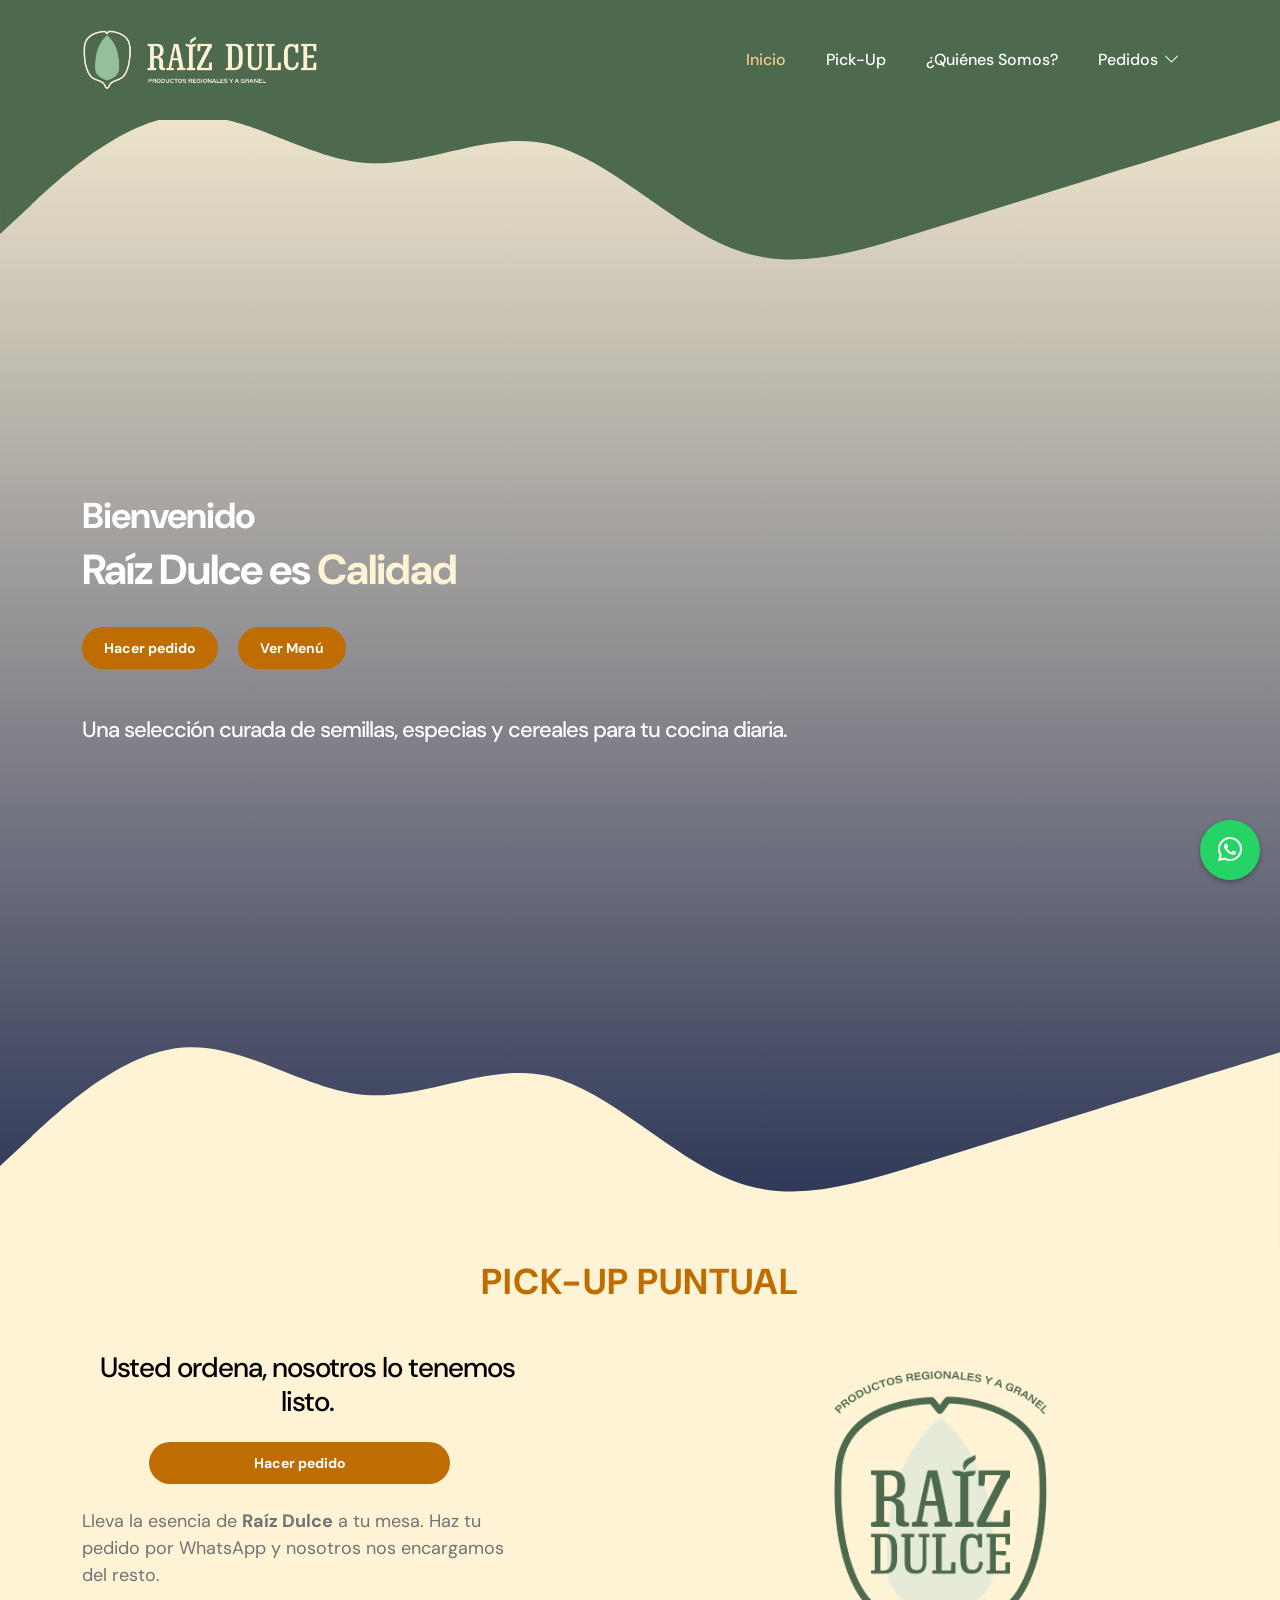
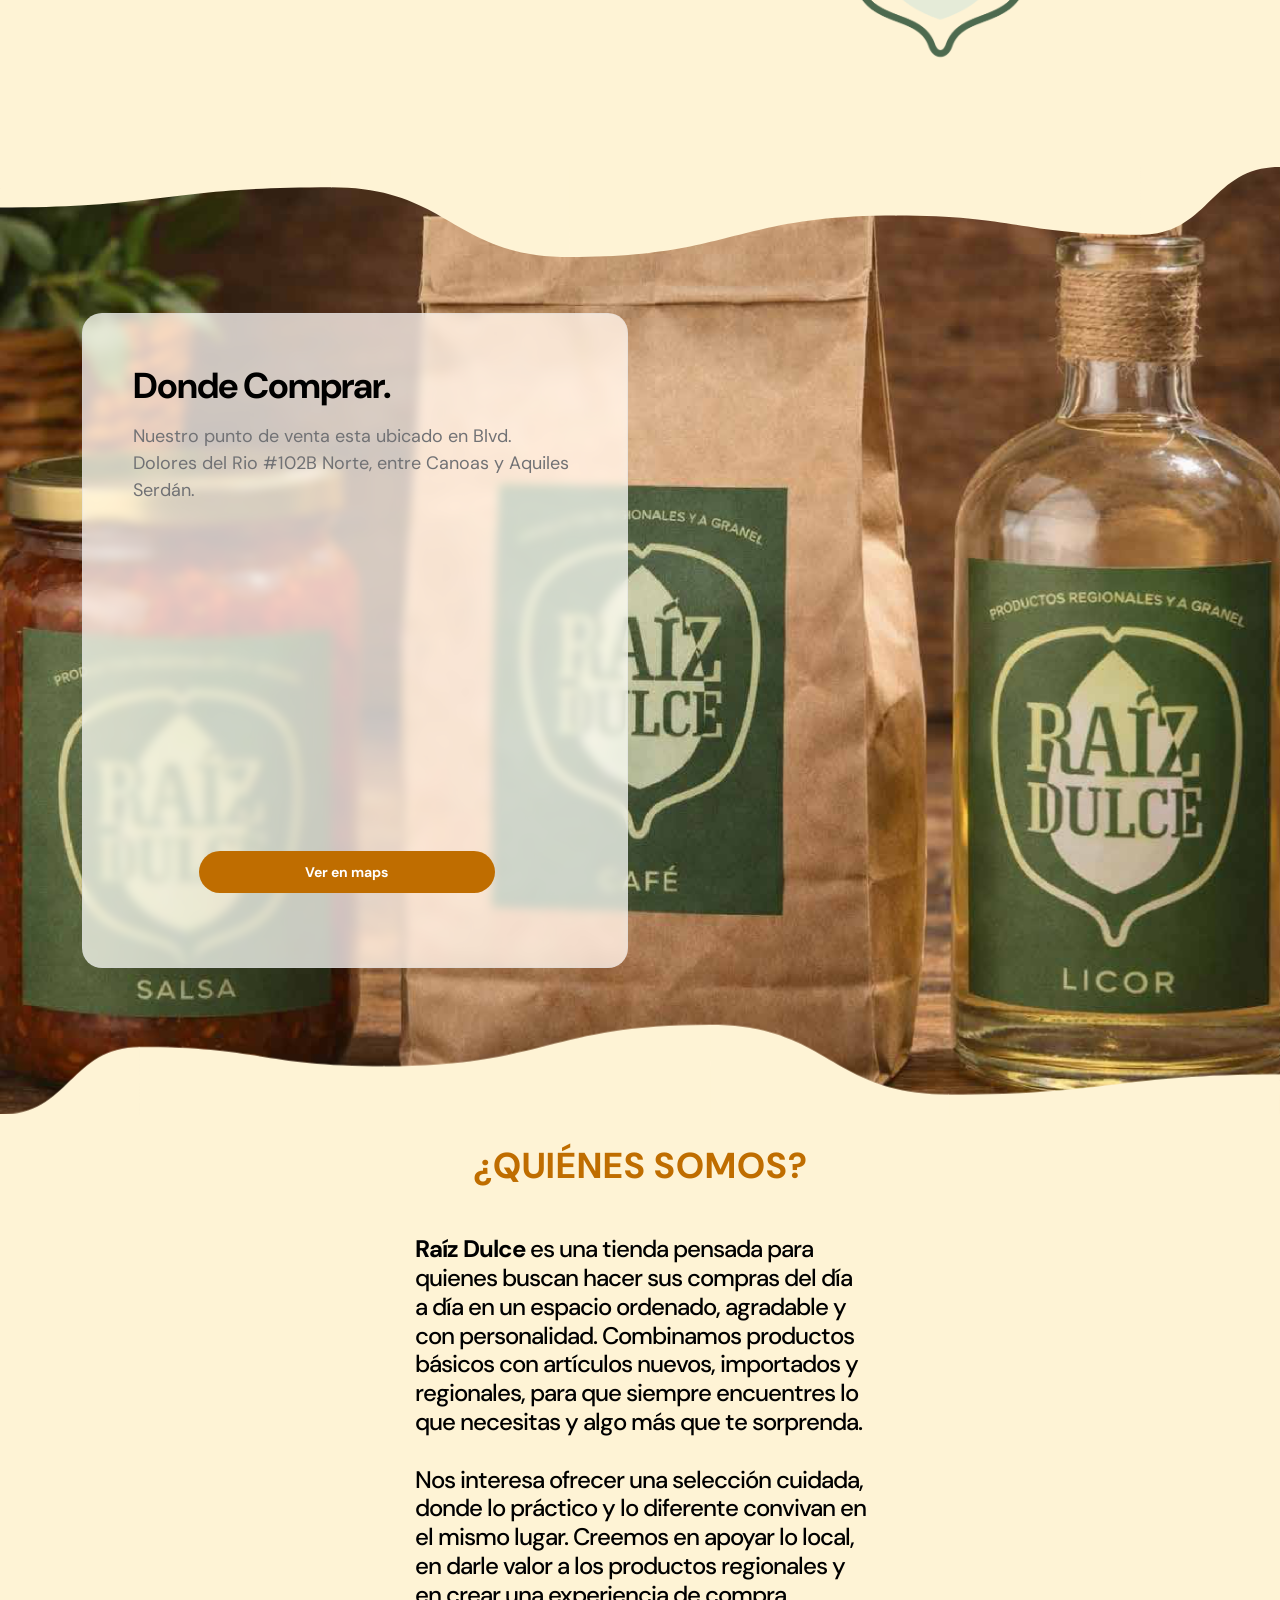
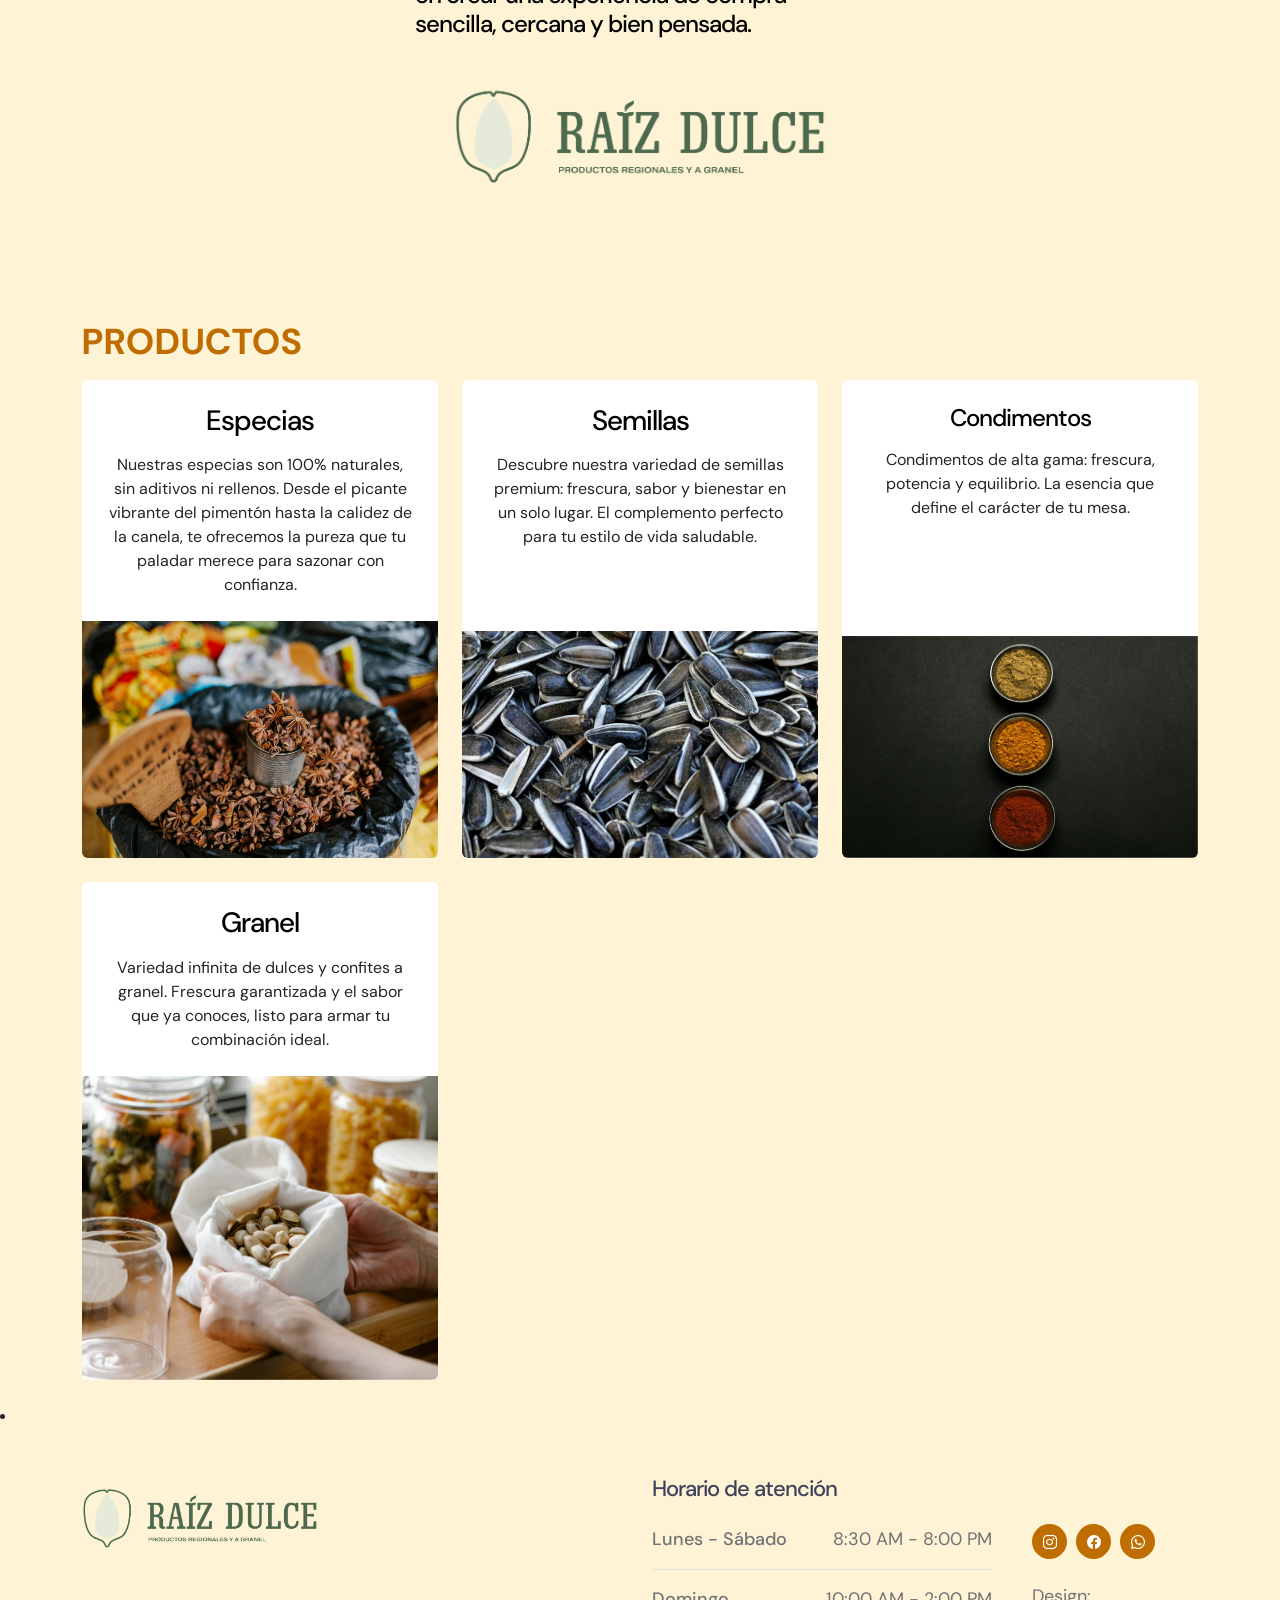
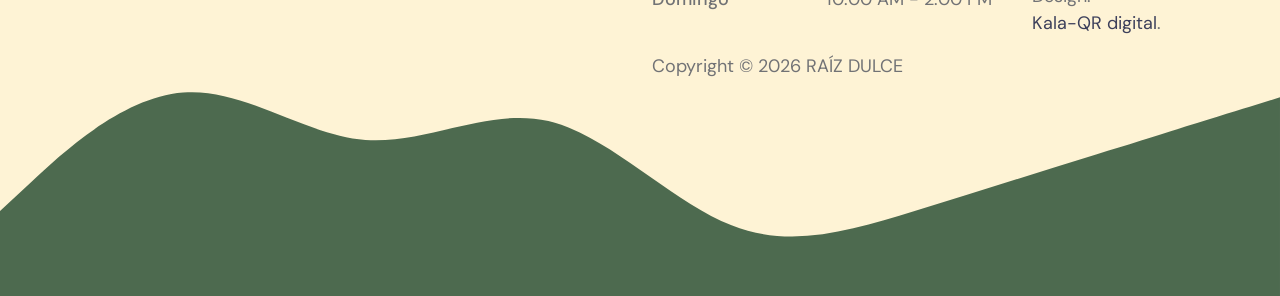
==== index.html @ 4e23ec1d "Add files via upload" ====
<!doctype html>
<html lang="en">
    <head>
        <meta charset="utf-8">
        <meta name="viewport" content="width=device-width, initial-scale=1">

        <meta name="description" content="">
        <meta name="author" content="">

        <title>RAÍZ DULCE</title>
        <link href="img/logo2.png" rel="icon">
        <!-- CSS FILES -->                
        <link rel="preconnect" href="https://fonts.googleapis.com">

        <link rel="preconnect" href="https://fonts.gstatic.com" crossorigin>

        <link href="https://fonts.googleapis.com/css2?family=DM+Sans:ital,wght@0,400;0,500;0,700;1,400&display=swap" rel="stylesheet">

        <link href="css/bootstrap.min.css" rel="stylesheet">

        <link href="css/bootstrap-icons.css" rel="stylesheet">

        <link href="css/templatemo-tiya-golf-club.css" rel="stylesheet">

        <link href="lib/animate/animate.min.css" rel="stylesheet">
  
        
<!--

TemplateMo 587 Tiya Golf Club

https://templatemo.com/tm-587-tiya-golf-club

-->
    </head>
    
    <body >

        <main>

            <nav class="navbar navbar-expand-lg">                
                <div class="container">
                    <a class="navbar-brand d-flex align-items-center" href="index.html">
                        <img src="images/logo.png" class="navbar-brand-image" alt="Raiz Dulce">
                        
                    </a>

    
                    <button class="navbar-toggler" type="button" data-bs-toggle="collapse" data-bs-target="#navbarNav" aria-controls="navbarNav" aria-expanded="false" aria-label="Toggle navigation">
                        <span class="navbar-toggler-icon"></span>
                    </button>
    
                    <div class="collapse navbar-collapse" id="navbarNav">
                        <ul class="navbar-nav ms-lg-auto">
                            <li class="nav-item">
                                <a class="nav-link click-scroll" href="#section_1">Inicio</a>
                            </li>
                            <li class="nav-item">
                                <a class="nav-link click-scroll" href="#section_2">Pick-Up</a>
                            </li>
                            <li class="nav-item">
                                <a class="nav-link click-scroll" href="#section_3">¿Quiénes Somos?</a>
                            </li>


                        

                        

                            <li class="nav-item dropdown">
                                <a class="nav-link dropdown-toggle" href="#" id="navbarLightDropdownMenuLink" role="button" data-bs-toggle="dropdown" aria-expanded="false">Pedidos</a>

                                <ul class="dropdown-menu dropdown-menu-light" aria-labelledby="navbarLightDropdownMenuLink">
                                    <li><a class="dropdown-item" href="form.html">¡Haz tu pedido!</a></li>

                                    <li><a class="dropdown-item" href="event-detail.html">Ver Menú</a></li>
                                </ul>
                            </li>
                        </ul>

                        
                    </div>
                </div>
            </nav>

           
               
            
            

            <section class="hero-section d-flex justify-content-center align-items-center" id="section_1">

                <div class="section-overlay"></div>

                <svg xmlns="http://www.w3.org/2000/svg" viewBox="0 0 1440 320"><path fill="#4d6a4f" fill-opacity="1" d="M0,224L34.3,192C68.6,160,137,96,206,90.7C274.3,85,343,139,411,144C480,149,549,107,617,122.7C685.7,139,754,213,823,240C891.4,267,960,245,1029,224C1097.1,203,1166,181,1234,160C1302.9,139,1371,117,1406,106.7L1440,96L1440,0L1405.7,0C1371.4,0,1303,0,1234,0C1165.7,0,1097,0,1029,0C960,0,891,0,823,0C754.3,0,686,0,617,0C548.6,0,480,0,411,0C342.9,0,274,0,206,0C137.1,0,69,0,34,0L0,0Z"></path></svg>

                <div class="container">
                    <div class="row">

                        <div class="col-lg-6 col-12 mb-5 mb-lg-0 ">
                            <h2 class="text-white animated slideInDown">Bienvenido</h2>

                            <h1 class="cd-headline rotate-1 text-white mb-4 pb-2">
                                <span>Raíz Dulce es</span>
                                <span class="cd-words-wrapper">
                                    <b class="is-visible">Tradición</b>
                                    <b>Calidad</b>
                                    <b>Innovación</b>
                                </span>
                            </h1>

                            <div class="custom-btn-group">
                                <a href="form.html" class="btn custom-btn smoothscroll me-3 animated slideInLeft">Hacer pedido</a>
                                <a class="btn custom-btn smoothscroll me-3 animated slideInRight">Ver Menú</a>
                            </div>
                        </div>

                        <h5 class="text-white  mt-md-5 mb-md-5 wow fadeInUp" data-wow-delay="0.1s">Una selección curada de semillas, especias y cereales para tu cocina diaria.</h5>
                        

                    </div>
                </div>

                <svg xmlns="http://www.w3.org/2000/svg" viewBox="0 0 1440 320"><path fill="#fef3d5" fill-opacity="1" d="M0,224L34.3,192C68.6,160,137,96,206,90.7C274.3,85,343,139,411,144C480,149,549,107,617,122.7C685.7,139,754,213,823,240C891.4,267,960,245,1029,224C1097.1,203,1166,181,1234,160C1302.9,139,1371,117,1406,106.7L1440,96L1440,320L1405.7,320C1371.4,320,1303,320,1234,320C1165.7,320,1097,320,1029,320C960,320,891,320,823,320C754.3,320,686,320,617,320C548.6,320,480,320,411,320C342.9,320,274,320,206,320C137.1,320,69,320,34,320L0,320Z" class=""></path></svg>
            </section>

 

            <section class="about-section section-padding" id="section_2">
                <div class="container">
                    <div class="row">

                        <div class="col-lg-12 col-12 text-center wow fadeInUp" data-wow-delay="0.2s">
                            <h2 class="mb-lg-5   mb-4  " style="color: #bf6d00; letter-spacing: 1px;">PICK-UP PUNTUAL</h2>
                        </div>

                        <div class="col-lg-5 col-12 me-auto mb-4 mb-lg-0">
                            <h3 class="mb-3 text-center  wow fadeInUp" data-wow-delay="0.6s">Usted ordena, nosotros lo tenemos listo. </h3>
                            <div class="row justify-content-center col-8 mb-4 mt-4 wow fadeInLeft" data-wow-delay="0.9s" style="margin:0 auto">
                            <a href="form.html" class="btn custom-btn2 smoothscroll me-3 animated slideInLeft">Hacer pedido</a>
                        </div>

                            <p class="wow fadeInUp" data-wow-delay="0.1s">Lleva la esencia de <strong>Raíz Dulce</strong> a tu mesa. Haz tu pedido por WhatsApp y nosotros nos encargamos del resto.</p>

                        </div>

                        <div class="col-lg-3 col-md-6 col-6 mb-0 mb-lg-0 mb-md-0" style="margin: 0 auto;">
                            <div class="member-block">
                                <div class="member-block-image-wrap">
                                    <img src="images/logo3.png" class="member-block-image img-fluid" alt="">

                                    <ul class="social-icon">
                                        <li class="social-icon-item">
                                            <a href="#" class="social-icon-link bi-twitter"></a>
                                        </li>

                                        <li class="social-icon-item">
                                            <a href="#" class="social-icon-link bi-whatsapp"></a>
                                        </li>
                                    </ul>
                                </div>

                                <div class="member-block-info d-flex align-items-center">
                                   
                                </div>
                            </div>
                        </div>

                       

                    </div>
                </div>
            </section>


            <section class="section-bg-image">
                <svg viewBox="0 0 1265 144" xmlns="http://www.w3.org/2000/svg" xmlns:xlink="http://www.w3.org/1999/xlink"><path fill="#fef3d5" d="M 0 40 C 164 40 164 20 328 20 L 328 20 L 328 0 L 0 0 Z" stroke-width="0"></path> <path fill="#fef3d5" d="M 327 20 C 445.5 20 445.5 89 564 89 L 564 89 L 564 0 L 327 0 Z" stroke-width="0"></path> <path fill="#fef3d5" d="M 563 89 C 724.5 89 724.5 48 886 48 L 886 48 L 886 0 L 563 0 Z" stroke-width="0"></path><path fill="#fef3d5" d="M 885 48 C 1006.5 48 1006.5 67 1128 67 L 1128 67 L 1128 0 L 885 0 Z" stroke-width="0"></path><path fill="#fef3d5" d="M 1127 67 C 1196 67 1196 0 1265 0 L 1265 0 L 1265 0 L 1127 0 Z" stroke-width="0"></path></svg>

                <div class="container">
                    <div class="row">

                        <div class="col-lg-6 col-12">
                            <div class="section-bg-image-block">
                                <h2 class="mb-lg-3">Donde Comprar.</h2>

                                <p>Nuestro punto de venta esta ubicado en Blvd. Dolores del Rio #102B Norte, entre Canoas y Aquiles Serdán.</p>
                                <iframe src="https://www.google.com/maps/embed?pb=!1m18!1m12!1m3!1d3644.0848409616256!2d-104.68209972514585!3d24.02807317806064!2m3!1f0!2f0!3f0!3m2!1i1024!2i768!4f13.1!3m3!1m2!1s0x869bc83f26804ec3%3A0x4a0cc155edae78fc!2sBlvd.%20Dolores%20del%20R%C3%ADo%20102b%2C%20Zona%20Centro%2C%2034075%20Durango%2C%20Dgo.!5e0!3m2!1ses!2smx!4v1774297019302!5m2!1ses!2smx" width="100%" height="300" style="border:0;" allowfullscreen="" loading="lazy" referrerpolicy="no-referrer-when-downgrade"></iframe>

                              

                                <div class="row justify-content-center col-8 mb-4 mt-4 wow fadeInLeft" data-wow-delay="0.9s" style="margin:0 auto">
                            <a href="https://maps.app.goo.gl/qcUxYTrNaYdCXJBaA" class="btn custom-btn2 smoothscroll me-3 animated slideInLeft">Ver en maps</a>
                        </div>
                                
                            </div>
                        </div>
                        
                    </div>
                </div>

                <svg viewBox="0 0 1265 144" xmlns="http://www.w3.org/2000/svg" xmlns:xlink="http://www.w3.org/1999/xlink"><path fill="#fef3d5" d="M 0 40 C 164 40 164 20 328 20 L 328 20 L 328 0 L 0 0 Z" stroke-width="0"></path> <path fill="#fef3d5" d="M 327 20 C 445.5 20 445.5 89 564 89 L 564 89 L 564 0 L 327 0 Z" stroke-width="0"></path> <path fill="#fef3d5" d="M 563 89 C 724.5 89 724.5 48 886 48 L 886 48 L 886 0 L 563 0 Z" stroke-width="0"></path><path fill="#fef3d5" d="M 885 48 C 1006.5 48 1006.5 67 1128 67 L 1128 67 L 1128 0 L 885 0 Z" stroke-width="0"></path><path fill="#fef3d5" d="M 1127 67 C 1196 67 1196 0 1265 0 L 1265 0 L 1265 0 L 1127 0 Z" stroke-width="0"></path></svg>
            </section>


            <section class="membership-section section-padding" id="section_3">
                <div class="container">
                    <div class="row">

                        <div class="col-lg-12 col-12 text-center wow fadeInUp" data-wow-delay="0.2s">
                            <h2 class="mb-lg-5   mb-4  " style="color: #bf6d00; letter-spacing: 1px;">¿QUIÉNES SOMOS?</h2>
                        </div>

                        <div class="col-lg-5 col-11 mx-auto wow fadeInUp" data-wow-delay="0.5s">
                        <h4 class="mb-4 pb-lg-2"><strong>Raíz Dulce</strong> es una tienda pensada para quienes buscan hacer sus compras 
                                                    del día a día en un espacio ordenado, agradable y con personalidad. 
                                                    Combinamos productos básicos con artículos nuevos, importados y 
                                                    regionales, para que siempre encuentres lo que necesitas y algo más que te 
                                                    sorprenda.<br><br>
                                                    Nos interesa ofrecer una selección cuidada, donde lo práctico y lo diferente 
                                                    convivan en el mismo lugar. Creemos en apoyar lo local, en darle valor a 
                                                    los productos regionales y en crear una experiencia de compra sencilla, 
                                                    cercana y bien pensada.
                        </h4>
                            
                        </div>

                    </div>
                    <div class="member-block-image-wrap col-6 col-md-4" style="margin:0 auto">
                                    <img src="images/logo4.png" class="member-block-image img-fluid" alt="">
                                    <ul class="social-icon">
                                        <li class="social-icon-item">
                                            <a href="https://www.facebook.com/share/19obB1SNF2/?mibextid=wwXIfr" class="social-icon-link bi-facebook"></a>
                                        </li>

                                        <li class="social-icon-item">
                                            <a href="https://www.instagram.com/p/DWKd2JkD2ie/?igsh=MXR1bmZjajdmZTZlcA==" class="social-icon-link bi-instagram"></a>
                                        </li>
                                    </ul>
                                </div>
                </div>
            </section>

 <!-- Product Start -->
    <div class="container-xxl my-6 py-6 pt-0 mt-4" style="background-color:#fef3d5 ;">
        <div class="container">
           
             <div class="col-lg-12 col-12">
                            <h2 class="mb-lg-3 mb-5" style="color: #bf6d00; letter-spacing: 1px;">PRODUCTOS</h2>
                        </div>
            <div class="row g-4">
                <div class="col-lg-4 col-md-6 wow fadeInUp" data-wow-delay="0.1s">
                    <div class="product-item d-flex flex-column bg-white rounded overflow-hidden h-100">
                        <div class="text-center p-4">
                            
                            <h3 class="mb-3">Especias</h3>
                            <span>Nuestras especias son 100% naturales, sin aditivos ni rellenos. Desde el picante vibrante del pimentón hasta la calidez de la canela, te ofrecemos la pureza que tu paladar merece para sazonar con confianza.</span>
                        </div>
                        <div class="position-relative mt-auto">
                            <img class="img-fluid" src="images/especias.jpg" alt="">
                            
                        </div>
                    </div>
                </div>
                <div class="col-lg-4 col-md-6 wow fadeInUp" data-wow-delay="0.3s">
                    <div class="product-item d-flex flex-column bg-white rounded overflow-hidden h-100">
                        <div class="text-center p-4">
                            
                            <h3 class="mb-3">Semillas</h3>
                            <span>Descubre nuestra variedad de semillas premium: frescura, sabor y bienestar en un solo lugar. El complemento perfecto para tu estilo de vida saludable.</span>
                        </div>
                        <div class="position-relative mt-auto">
                            <img class="img-fluid" src="images/semillas.jpg" alt="">
                            
                        </div>
                    </div>
                </div>
                <div class="col-lg-4 col-md-6 wow fadeInUp" data-wow-delay="0.5s">
                    <div class="product-item d-flex flex-column bg-white rounded overflow-hidden h-100">
                        <div class="text-center p-4">
                            
                            <h4 class="mb-3">Condimentos</h4>
                            <span>Condimentos de alta gama: frescura, potencia y equilibrio. La esencia que define el carácter de tu mesa.</span>
                        </div>
                        <div class="position-relative mt-auto">
                            <img class="img-fluid" src="images/condimentos.jpg" alt="">
                           
                        </div>
                    </div>
                </div>
                 <div class="col-lg-4 col-md-6 wow fadeInUp" data-wow-delay="0.3s">
                    <div class="product-item d-flex flex-column bg-white rounded overflow-hidden h-100">
                        <div class="text-center p-4">
                            
                            <h3 class="mb-3">Granel</h3>
                            <span>Variedad infinita de dulces y confites a granel. Frescura garantizada y el sabor que ya conoces, listo para armar tu combinación ideal.</span>
                        </div>
                        <div class="position-relative mt-auto">
                            <img class="img-fluid" src="images/granel.jpg" alt="">
                            
                        </div>
                    </div>
                </div>
            </div>
        </div>
    </div>
    <!-- Product End -->

            </main>
<br>
 <li class="nav-item dropdown">
                                <a href="https://wa.me/1234567890?text=hello+123" target=”_blank” class="whatsapp-btn" id="navbarLightDropdownMenuLink" role="button" data-bs-toggle="dropdown" aria-expanded="false">
  <i class="bi bi-whatsapp"></i>
</a>

                                <ul class="dropdown-menu dropdown-menu-light" aria-labelledby="navbarLightDropdownMenuLink">
                                    <li><a class="dropdown-item" href="form.html">¡Haz tu pedido!</a></li>

                                    <li><a class="dropdown-item" href="event-detail.html">Ver Menú</a></li>
                                </ul>
                            </li>

<link rel="stylesheet" href="https://cdn.jsdelivr.net/npm/bootstrap-icons@1.10.5/font/bootstrap-icons.css">


        <footer class="site-footer mt-5">
            <div class="container">
                <div class="row">

                    <div class="col-lg-6 col-12 me-auto mb-5 mb-lg-0">
                        <a class="navbar-brand d-flex align-items-center" href="index.html">
                            <img src="images/logo4.png" class="navbar-brand-image " alt="" style="width:300px">
                            
                        </a>
                    </div>

                    <div class="col-lg-4 col-12">
                        <h5 class="site-footer-title mb-4">Horario de atención</h5>

                        <p class="d-flex border-bottom pb-3 mb-3 me-lg-3">
                            <span>Lunes - Sábado</span>
                            8:30 AM - 8:00 PM
                        </p>

                        <p class="d-flex me-lg-3">
                            <span>Domingo</span>
                            10:00 AM - 2:00 PM
                        </p>
                        <br>
                        <p class="copyright-text">Copyright © 2026 RAÍZ DULCE</p>
                    </div>

                        <div class="col-lg-2 col-12 ms-auto">
                            <ul class="social-icon mt-lg-5 mt-3 mb-4">
                                <li class="social-icon-item">
                                    <a href="https://www.instagram.com/p/DWKd2JkD2ie/?igsh=MXR1bmZjajdmZTZlcA==" class="social-icon-link bi-instagram"></a>
                                </li>

                                <li class="social-icon-item">
                                    <a href="https://www.facebook.com/share/19obB1SNF2/?mibextid=wwXIfr" class="social-icon-link bi-facebook"></a>
                                </li>

                                <li class="social-icon-item">
                                    <a href="#" class="social-icon-link bi-whatsapp"></a>
                                </li>
                            </ul>
                            <p class="copyright-text">Design: <a rel="nofollow" href="https://kalaqrdigital.github.io" target="_blank">Kala-QR digital</a>. </p>
                            
                        </div>

                </div>
            </div>

            <svg xmlns="http://www.w3.org/2000/svg" viewBox="0 0 1440 320"><path fill="#4d6a4f" fill-opacity="1" d="M0,224L34.3,192C68.6,160,137,96,206,90.7C274.3,85,343,139,411,144C480,149,549,107,617,122.7C685.7,139,754,213,823,240C891.4,267,960,245,1029,224C1097.1,203,1166,181,1234,160C1302.9,139,1371,117,1406,106.7L1440,96L1440,320L1405.7,320C1371.4,320,1303,320,1234,320C1165.7,320,1097,320,1029,320C960,320,891,320,823,320C754.3,320,686,320,617,320C548.6,320,480,320,411,320C342.9,320,274,320,206,320C137.1,320,69,320,34,320L0,320Z"></path></svg>
        </footer>


        <!-- JAVASCRIPT FILES -->
        <script src="js/jquery.min.js"></script>
        <script src="js/bootstrap.bundle.min.js"></script>
        <script src="js/jquery.sticky.js"></script>
        <script src="js/click-scroll.js"></script>
        <script src="js/animated-headline.js"></script>
        <script src="js/modernizr.js"></script>
        <script src="js/custom.js"></script>
     
    <script src="lib/wow/wow.min.js"></script>
    <script src="lib/easing/easing.min.js"></script>
    <script src="lib/waypoints/waypoints.min.js"></script>
    <script src="lib/counterup/counterup.min.js"></script>
    <script src="lib/owlcarousel/owl.carousel.min.js"></script>
    <script src="js/main.js"></script>

    </body>
</html>
---- css/templatemo-tiya-golf-club.css ----
/*

TemplateMo 587 Tiya Golf Club

https://templatemo.com/tm-587-tiya-golf-club

*/


/*---------------------------------------
  CUSTOM PROPERTIES ( VARIABLES )             
-----------------------------------------*/
:root {
  --white-color:                  #ffffff;
  --primary-color:                #81B29A;
  --secondary-color:              #3D405B;
  --section-bg-color:             #F4F1DE;
  --custom-btn-bg-color:          #F2CC8F;
  --custom-btn-bg-hover-color:    #E07A5F;
  --dark-color:                   #000000;
  --p-color:                      #717275;
  --link-hover-color:             #F2CC8F;

  --body-font-family:             'DM Sans', sans-serif;

  --h1-font-size:                 42px;
  --h2-font-size:                 36px;
  --h3-font-size:                 28px;
  --h4-font-size:                 24px;
  --h5-font-size:                 22px;
  --h6-font-size:                 20px;
  --p-font-size:                  18px;
  --menu-font-size:               16px;
  --btn-font-size:                14px;

  --border-radius-large:          100px;
  --border-radius-medium:         20px;
  --border-radius-small:          10px;

  --font-weight-normal:           400;
  --font-weight-medium:           500;
  --font-weight-bold:             700;
}

body {
  background-color: #fef3d5;
  font-family: var(--body-font-family); 
}


/*---------------------------------------
  TYPOGRAPHY               
-----------------------------------------*/

h2,
h3,
h4,
h5,
h6 {
  color: var(--dark-color);
}

h1,
h2,
h3,
h4,
h5,
h6 {
  font-weight: var(--font-weight-medium);
  letter-spacing: -1px;
}

h1 {
  font-size: var(--h1-font-size);
  font-weight: var(--font-weight-bold);
}

h2 {
  font-size: var(--h2-font-size);
  font-weight: var(--font-weight-bold);
}

h3 {
  font-size: var(--h3-font-size);
}

h4 {
  font-size: var(--h4-font-size);
}

h5 {
  font-size: var(--h5-font-size);
}

h6 {
  font-size: var(--h6-font-size);
}

p {
  color: var(--p-color);
  font-size: var(--p-font-size);
  font-weight: var(--font-weight-normal);
}

ul li {
  color: var(--p-color);
  font-size: var(--p-font-size);
  font-weight: var(--font-weight-normal);
}

a, 
button {
  touch-action: manipulation;
  transition: all 0.3s;
}

a {
  display: inline-block;
  color: var(--secondary-color);
  text-decoration: none;
}

a:hover {
  color: var(--link-hover-color);
}

b,
strong {
  font-weight: var(--font-weight-bold);
}


/*---------------------------------------
  SECTION               
-----------------------------------------*/
.section-bg {
  background-color: var(--section-bg-color);
}

.section-padding {
  padding-top: 100px;
  padding-bottom: 100px;
}

.section-overlay {
  content: "";
  background: rgba(0, 0, 0, 0) linear-gradient(rgba(39, 48, 83, 0.01) 0%, rgb(39, 48, 83) 100%) repeat scroll 0% 0%;
  position: absolute;
  top: 0;
  right: 0;
  bottom: 0;
  left: 0;
}

::selection {
  background-color: var(--primary-color);
  color: var(--white-color);
}


/*---------------------------------------
  ANIMATED HEADLINE               
-----------------------------------------*/
.cd-words-wrapper {
  display: inline-block;
  position: relative;
  text-align: left;
}

.cd-words-wrapper b {
  color:#fef3d5;
  display: inline-block;
  position: absolute;
  white-space: nowrap;
  left: 0;
  top: 0;
}

.cd-words-wrapper b.is-visible {
  position: relative;
}

.no-js .cd-words-wrapper b {
  opacity: 0;
}

.no-js .cd-words-wrapper b.is-visible {
  opacity: 1;
}

.cd-headline.rotate-1 .cd-words-wrapper {
  -webkit-perspective: 300px;
  -moz-perspective: 300px;
  perspective: 300px;
}
.cd-headline.rotate-1 b {
  opacity: 0;
  -webkit-transform-origin: 50% 100%;
  -moz-transform-origin: 50% 100%;
  -ms-transform-origin: 50% 100%;
  -o-transform-origin: 50% 100%;
  transform-origin: 50% 100%;
  -webkit-transform: rotateX(180deg);
  -moz-transform: rotateX(180deg);
  -ms-transform: rotateX(180deg);
  -o-transform: rotateX(180deg);
  transform: rotateX(180deg);
}
.cd-headline.rotate-1 b.is-visible {
  opacity: 1;
  -webkit-transform: rotateX(0deg);
  -moz-transform: rotateX(0deg);
  -ms-transform: rotateX(0deg);
  -o-transform: rotateX(0deg);
  transform: rotateX(0deg);
  -webkit-animation: cd-rotate-1-in 1.2s;
  -moz-animation: cd-rotate-1-in 1.2s;
  animation: cd-rotate-1-in 1.2s;
}
.cd-headline.rotate-1 b.is-hidden {
  -webkit-transform: rotateX(180deg);
  -moz-transform: rotateX(180deg);
  -ms-transform: rotateX(180deg);
  -o-transform: rotateX(180deg);
  transform: rotateX(180deg);
  -webkit-animation: cd-rotate-1-out 1.2s;
  -moz-animation: cd-rotate-1-out 1.2s;
  animation: cd-rotate-1-out 1.2s;
}

@-webkit-keyframes cd-rotate-1-in {
  0% {
    -webkit-transform: rotateX(180deg);
    opacity: 0;
  }
  35% {
    -webkit-transform: rotateX(120deg);
    opacity: 0;
  }
  65% {
    opacity: 0;
  }
  100% {
    -webkit-transform: rotateX(360deg);
    opacity: 1;
  }
}
@-moz-keyframes cd-rotate-1-in {
  0% {
    -moz-transform: rotateX(180deg);
    opacity: 0;
  }
  35% {
    -moz-transform: rotateX(120deg);
    opacity: 0;
  }
  65% {
    opacity: 0;
  }
  100% {
    -moz-transform: rotateX(360deg);
    opacity: 1;
  }
}
@keyframes cd-rotate-1-in {
  0% {
    -webkit-transform: rotateX(180deg);
    -moz-transform: rotateX(180deg);
    -ms-transform: rotateX(180deg);
    -o-transform: rotateX(180deg);
    transform: rotateX(180deg);
    opacity: 0;
  }
  35% {
    -webkit-transform: rotateX(120deg);
    -moz-transform: rotateX(120deg);
    -ms-transform: rotateX(120deg);
    -o-transform: rotateX(120deg);
    transform: rotateX(120deg);
    opacity: 0;
  }
  65% {
    opacity: 0;
  }
  100% {
    -webkit-transform: rotateX(360deg);
    -moz-transform: rotateX(360deg);
    -ms-transform: rotateX(360deg);
    -o-transform: rotateX(360deg);
    transform: rotateX(360deg);
    opacity: 1;
  }
}
@-webkit-keyframes cd-rotate-1-out {
  0% {
    -webkit-transform: rotateX(0deg);
    opacity: 1;
  }
  35% {
    -webkit-transform: rotateX(-40deg);
    opacity: 1;
  }
  65% {
    opacity: 0;
  }
  100% {
    -webkit-transform: rotateX(180deg);
    opacity: 0;
  }
}
@-moz-keyframes cd-rotate-1-out {
  0% {
    -moz-transform: rotateX(0deg);
    opacity: 1;
  }
  35% {
    -moz-transform: rotateX(-40deg);
    opacity: 1;
  }
  65% {
    opacity: 0;
  }
  100% {
    -moz-transform: rotateX(180deg);
    opacity: 0;
  }
}
@keyframes cd-rotate-1-out {
  0% {
    -webkit-transform: rotateX(0deg);
    -moz-transform: rotateX(0deg);
    -ms-transform: rotateX(0deg);
    -o-transform: rotateX(0deg);
    transform: rotateX(0deg);
    opacity: 1;
  }
  35% {
    -webkit-transform: rotateX(-40deg);
    -moz-transform: rotateX(-40deg);
    -ms-transform: rotateX(-40deg);
    -o-transform: rotateX(-40deg);
    transform: rotateX(-40deg);
    opacity: 1;
  }
  65% {
    opacity: 0;
  }
  100% {
    -webkit-transform: rotateX(180deg);
    -moz-transform: rotateX(180deg);
    -ms-transform: rotateX(180deg);
    -o-transform: rotateX(180deg);
    transform: rotateX(180deg);
    opacity: 0;
  }
}


/*---------------------------------------
  CUSTOM BUTTON               
-----------------------------------------*/
.custom-btn {
  background-color: #bf6d00;
  border: 2px solid transparent;
  border-radius: var(--border-radius-large);
  color: var(--white-color);
  font-size: var(--btn-font-size);
  font-weight: var(--font-weight-bold);
  line-height: normal;
  transition: all 0.3s;
  padding: 10px 20px;
}

.custom-btn:hover {
  background-color: transparent;
  color: #fff;
  border: 2px solid #fff;
}
.custom-btn2 {
  background-color: #bf6d00;
  border: 2px solid transparent;
  border-radius: var(--border-radius-large);
  color: var(--white-color);
  font-size: var(--btn-font-size);
  font-weight: var(--font-weight-bold);
  line-height: normal;
  transition: all 0.3s;
  padding: 10px 20px;
}

.custom-btn2:hover {
  background-color: transparent;
  color: #bf6d00;
  border: 2px solid #bf6d00;
}

.custom-border-btn {
  background: transparent;
  border: 2px solid var(--custom-btn-bg-color);
  color: var(--custom-btn-bg-color);
}

.custom-border-btn:hover {
  background: var(--custom-btn-bg-color);
  border-color: transparent;
  color: var(--white-color);
}

.custom-btn-bg-white {
  border-color: var(--white-color);
  color: var(--white-color);
}

.custom-btn-group .link {
  color: var(--white-color);
  font-weight: var(--font-weight-medium);
}

.custom-btn-group .link:hover {
  color: var(--link-hover-color);
}


/*---------------------------------------
  NAVIGATION BAR & OFFCANVAS              
-----------------------------------------*/
.offcanvas {
  background-color: #4d6a4f;
  padding: 30px;
}

.offcanvas.offcanvas-end {
  border-left: 0;
}

.offcanvas-header .btn-close {
  transition: all 0.3s;
}

.offcanvas-header .btn-close:hover {
  transform: rotate(180deg);
}

.offcanvas svg {
  position: absolute;
  bottom: 0;
  right: 0;
  left: 0;
}

.sticky-wrapper {
  position: absolute;
  top: 0;
  right: 0;
  left: 0;
}

.sticky-wrapper.is-sticky .navbar {
  background-color: #4d6a4f;
}

.navbar {
  background-color: #4d6a4f;
  z-index: 99;
  padding-top: 15px;
  padding-bottom: 15px;
}

.navbar-brand,
.navbar-brand:hover {
  font-size: var(--h4-font-size);
  font-weight: var(--font-weight-bold);
  display: block;
  color: var(--dark-color);
  max-width: 48px;
}

.navbar .navbar-brand,
.navbar .navbar-brand:hover {
  color: var(--white-color);
}

.navbar .navbar-brand-image {

}

.navbar-brand-image {
  width: 350px;
  height: 48px;
}

.navbar-brand-text {
  line-height: normal;
  margin-left: 10px;
  position: relative;
  bottom: 5px;
}

.navbar-brand-text small {
  display: block;
  font-size: 10px;
  line-height: 1;
  text-transform: uppercase;
}

.navbar-expand-lg .navbar-nav .nav-link {
  border-radius: var(--border-radius-large);
  margin: 10px;
  padding: 10px;
}

.navbar-nav .nav-link {
  display: inline-block;
  color: var(--white-color);
  font-size: var(--menu-font-size);
  font-weight: var(--font-weight-medium);
  padding-top: 15px;
  padding-bottom: 15px;
}

.navbar-nav .nav-link.active, 
.navbar-nav .nav-link:hover {
  color: var(--link-hover-color);
}

.navbar .dropdown-menu {
  background-color:#4d6a4f
  box-shadow: 0 1rem 3rem rgba(0,0,0,.175);
  border: 0;
  display: inherit;
  opacity: 0;
  min-width: 9rem;
  margin-top: 20px;
  padding: 13px 0 10px 0;
  transition: all 0.3s;
  pointer-events: none;
}

.navbar .dropdown-menu::before {
  content: "";
  width: 0;
  height: 0;
  border-left: 20px solid transparent;
  border-right: 20px solid transparent;
  border-bottom: 15px solid var(--white-color);
  position: absolute;
  top: -10px;
  left: 10px;
}

.navbar .dropdown-item {
  display: inline-block;
  color: var(--p-color);
  font-size: var(--menu-font-size);
  font-weight: var(--font-weight-medium);
  position: relative;
}

.navbar .dropdown-item.active, 
.navbar .dropdown-item:active,
.navbar .dropdown-item:focus, 
.navbar .dropdown-item:hover {
  background: transparent;
  color: var(--link-hover-color);
}

.navbar .dropdown-toggle::after {
  content: "\f282";
  display: inline-block;
  font-family: bootstrap-icons !important;
  font-size: var(--copyright-font-size);
  font-style: normal;
  font-weight: normal !important;
  font-variant: normal;
  text-transform: none;
  line-height: 1;
  vertical-align: -.125em;
  -webkit-font-smoothing: antialiased;
  -moz-osx-font-smoothing: grayscale;
  position: relative;
  left: 2px;
  border: 0;
}

@media screen and (min-width: 992px) {
  .navbar .dropdown:hover .dropdown-menu {
    opacity: 1;
    margin-top: 0;
    pointer-events: auto;
  }
}

.navbar-toggler {
  border: 0;
  padding: 0;
  cursor: pointer;
  margin: 0;
  width: 30px;
  height: 35px;
  outline: none;
}

.navbar-toggler:focus {
  outline: none;
  box-shadow: none;
}

.navbar-toggler[aria-expanded="true"] .navbar-toggler-icon {
  background: transparent;
}

.navbar-toggler[aria-expanded="true"] .navbar-toggler-icon:before,
.navbar-toggler[aria-expanded="true"] .navbar-toggler-icon:after {
  transition: top 300ms 50ms ease, -webkit-transform 300ms 350ms ease;
  transition: top 300ms 50ms ease, transform 300ms 350ms ease;
  transition: top 300ms 50ms ease, transform 300ms 350ms ease, -webkit-transform 300ms 350ms ease;
  top: 0;
}

.navbar-toggler[aria-expanded="true"] .navbar-toggler-icon:before {
  transform: rotate(45deg);
}

.navbar-toggler[aria-expanded="true"] .navbar-toggler-icon:after {
  transform: rotate(-45deg);
}

.navbar-toggler .navbar-toggler-icon {
  background: var(--white-color);
  transition: background 10ms 300ms ease;
  display: block;
  width: 30px;
  height: 2px;
  position: relative;
}

.navbar-toggler .navbar-toggler-icon:before,
.navbar-toggler .navbar-toggler-icon:after {
  transition: top 300ms 350ms ease, -webkit-transform 300ms 50ms ease;
  transition: top 300ms 350ms ease, transform 300ms 50ms ease;
  transition: top 300ms 350ms ease, transform 300ms 50ms ease, -webkit-transform 300ms 50ms ease;
  position: absolute;
  right: 0;
  left: 0;
  background: var(--white-color);
  width: 30px;
  height: 2px;
  content: '';
}

.navbar-toggler .navbar-toggler-icon::before {
  top: -8px;
}

.navbar-toggler .navbar-toggler-icon::after {
  top: 8px;
}


/*---------------------------------------
  HERO        
-----------------------------------------*/
.hero-section {
  background-image: url('../images/fondo1.png');
  background-repeat: no-repeat;
  background-size: cover;
  background-position: center;
  position: relative;
  padding-top: 100px;
  padding-bottom: 100px;
  height: 80vh;
  min-height: 670px;
  margin-bottom: -90px;
}

.hero-50 {
  height: auto;
  min-height: 540px;
  margin-bottom: -100px;
}

.hero-50 .container + svg {
  transform: rotate(180deg);
}

.hero-section .ratio {
  border-radius: var(--border-radius-medium);
  overflow: hidden;
}

.hero-section svg {
  position: absolute;
  right: 0;
  left: 0;
}

.hero-section > svg {
  top: 0;
}

.hero-section .container + svg {
  top: auto;
  bottom: -1px;
}

.hero-section .row {
  position: relative;
  z-index: 22;
}


/*---------------------------------------
  BACKGROUND IMAGE SECTION        
-----------------------------------------*/
.section-bg-image {
  background-image: url('../images/fondo3.jpg');
  background-repeat: no-repeat;
  background-size: cover;
  background-position: center;
  position: relative;
  margin-bottom: -70px;
}

.section-bg-image .container + svg {
  transform: rotate(180deg);
  position: relative;
  bottom: -1px;
}

.section-bg-image-block {
  backdrop-filter: blur(5px) saturate(180%);
  -webkit-backdrop-filter: blur(5px) saturate(180%);
  background-color: rgba(255, 255, 255, 0.75);
  border-radius: var(--border-radius-medium);
  border: 1px solid rgba(209, 213, 219, 0.3);
  border-radius: var(--border-radius-medium);
  padding: 50px;
}

.section-bg-image-block .input-group {
  background-color: var(--white-color);
  border-radius: var(--border-radius-large);
  padding: 10px 15px;
}

.section-bg-image-block .input-group-text {
  background-color: transparent;
  border: 0;
}

.section-bg-image-block input[type="email"] {
  border: 0;
  box-shadow: none;
  margin-bottom: 0;
  padding-left: 0;
}

.section-bg-image-block button[type="submit"] {
  background-color: var(--primary-color);
  border: 0;
  border-radius: var(--border-radius-large) !important;
  color: var(--white-color);
  max-width: 150px;
}


/*---------------------------------------
  ABOUT SECTOIN              
-----------------------------------------*/
.about-section {
  padding-bottom: 70px;
}

.member-block-image-wrap {
  border-radius: var(--border-radius-medium);
  position: relative;
  overflow: hidden;
}

.member-block-image-wrap:hover .member-block-image {
  transform: scale(1.2);
}

.member-block-image-wrap:hover .social-icon {
  opacity: 1;
}

.member-block-image-wrap .social-icon {
  background-color: var(--white-color);
  border-radius: var(--border-radius-large);
  position: absolute;
  top: 50%;
  left: 50%;
  transform: translate(-50%, -50%);
  opacity: 0;
  transition: all 0.5s;
  padding: 15px 20px;
  width: auto;
}

.member-block-image {
  transition: all 0.3s;
}

.member-block-info {
  padding: 10px;
}

.member-block-info h4,
.member-block-info p {
  margin-bottom: 0;
}


/*---------------------------------------
  CUSTOM BLOCK              
-----------------------------------------*/
.custom-block {
  border-radius: var(--border-radius-medium);
  position: relative;
  overflow: hidden;
  padding: 30px 20px;
}

.custom-block-bg {
  background: var(--white-color);
}

.custom-block-date-wrap {
  background-color: var(--primary-color);
  border-radius: var(--border-radius-medium);
  text-align: center;
  padding: 20px 30px;
}

.custom-block-date {
  font-size: var(--h1-font-size);
}

.custom-block-image-wrap {
  border-radius: var(--border-radius-medium);
  position: relative;
  overflow: hidden;
}

.custom-block-image-wrap:hover .custom-block-image {
  transform: scale(1.2);
}

.custom-block-image-wrap:hover .custom-block-icon {
  opacity: 1;
}

.custom-block-image {
  transition: all 0.3s;
}

.custom-block-image-wrap .custom-block-date-wrap,
.custom-block-image-wrap .custom-btn-wrap {
  position: absolute;
  bottom: 0;
}

.custom-block-image-wrap .custom-block-date-wrap {
  border-radius: 0;
  left: 0;
  width: 50%;
  padding: 12.30px 20px;
}

.custom-block-image-wrap .custom-btn-wrap {
  right: 0;
  width: 50%;
}

.custom-block-image-wrap .custom-btn  {
  border-radius: 0;
  display: block;
  padding: 15px 20px;
}

.custom-block-info {
  padding-top: 10px;
}

.custom-block-image-wrap + .custom-block-info {
  padding-top: 20px;
}

.custom-block-span {
  color: var(--secondary-color);
  font-weight: var(--font-weight-bold);
  min-width: 110px;
  margin-right: 10px;
}

.custom-block-icon {
  background: var(--custom-btn-bg-color);
  border-radius: var(--border-radius-large);
  color: var(--white-color);
  width: 60px;
  height: 60px;
  line-height: 60px;
  text-align: center;
  font-size: var(--h3-font-size);
  position: absolute;
  top: 50%;
  left: 50%;
  transform: translate(-50%, -50%);
  opacity: 0;
  transition: all 0.5s;
}

.custom-block-icon:hover {
  background: var(--custom-btn-bg-hover-color);
  color: var(--white-color);
}


/*---------------------------------------
  EVENTS SECTION            
-----------------------------------------*/
.events-section.section-bg .container > .row {
  margin-right: 5px;
  margin-left: 5px;
}

.events-section.section-bg .container > .row .row {
  margin: auto;
}

.events-listing-section {
  margin-bottom: 100px;
}

.events-detail-section .custom-block-info {
  padding: 40px 60px;
}

.events-detail-info {
  background-color: var(--section-bg-color);
  border-radius: var(--border-radius-medium);
  padding: 50px 25px;
}

.events-title {
  font-size: var(--h3-font-size);
  font-weight: var(--font-weight-medium);
}


/*---------------------------------------
  MEMBERSHIP SECTION            
-----------------------------------------*/
.membership-section .container {
  position: relative;
  z-index: 2;
}

.table-responsive {
  border-radius: var(--border-radius-medium);
}

.table-responsive tbody, 
.table-responsive td, 
.table-responsive tfoot, 
.table-responsive th, 
.table-responsive thead, 
.table-responsive tr {
  border: 0;
}

.table-responsive thead tr {
  background-color: var(--secondary-color);
  color: var(--white-color);
}

.table-responsive thead th {
  padding: 22px 16px !important;
}

.table-responsive tbody tr:nth-child(even) {
  background-color: var(--section-bg-color);
}

.table>:not(caption)>*>* {
  padding: 18px 16px;
}

.table-responsive .bi-check-circle-fill {
  color: var(--primary-color);
}

.table-responsive .bi-x-circle-fill {
  color: var(--custom-btn-bg-hover-color);
}

.membership-form {
  background-color: var(--secondary-color);
  border-radius: var(--border-radius-medium);
  padding: 35px;
}

.membership-form .form-floating>textarea {
  border-radius: var(--border-radius-medium);
  height: 100px;
}


/*---------------------------------------
  CONTACT               
-----------------------------------------*/
.contact-form .form-floating>textarea {
  border-radius: var(--border-radius-medium);
  height: 120px;
}

.contact-info {
  position: relative;
}

.contact-info-item {
  background: var(--secondary-color);
  border-radius: var(--border-radius-medium);
  position: absolute;
  overflow: hidden;
  top: 50%;
  left: 50%;
  transform: translate(-50%, -50%);
  text-align: center;
}

.contact-info-body {
  padding: 20px 30px;
}

.contact-info-body strong,
.contact-info-item a {
  color: var(--white-color);
}

.contact-info-footer {
  background-color: var(--custom-btn-bg-hover-color);
  padding: 10px 20px;
  transition: all 0.3s;
}

.contact-info-footer:hover {
  background-color: var(--custom-btn-bg-color);
}

.contact-info-footer a {
  display: block;
  font-weight: var(--font-weight-bold);
}


/*---------------------------------------
  SITE FOOTER            
-----------------------------------------*/
.site-footer {
  position: relative;
  padding-bottom: 200px;
}

.site-footer .container {
  position: relative;
  z-index: 2;
}

.site-footer svg {
  position: absolute;
  bottom: 0;
  right: 0;
  left: 0;
  pointer-events: none;
}

.site-footer-title {
  color: var(--secondary-color);
}

.site-footer p span {
  font-weight: var(--font-weight-medium);
  margin-right: auto;
}


/*---------------------------------------
  CUSTOM FORM               
-----------------------------------------*/
.custom-form .form-control {
  border-radius: var(--border-radius-large);
  border-width: 2px;
  box-shadow: none;
  color: var(--p-color);
  margin-bottom: 20px;
  padding: 10px;
  padding-left: 20px;
  outline: none;
}

.custom-form .form-control:focus,
.custom-form .form-control:hover {
  border-color: var(--dark-color);
}

.form-floating>label {
  padding-left: 20px;
}

.custom-form button[type="submit"] {
  background: var(--custom-btn-bg-color);
  border: none;
  border-radius: var(--border-radius-large);
  color: var(--white-color);
  font-size: var(--p-font-size);
  font-weight: var(--font-weight-medium);
  transition: all 0.3s;
  margin-bottom: 0;
  padding-left: 10px;
}

.custom-form button[type="submit"]:hover,
.custom-form button[type="submit"]:focus {
  background: var(--custom-btn-bg-hover-color);
  border-color: transparent;
}

.header-form {
  position: relative;
}

.header-form .form-control {
  padding-left: 42px;
}

.header-form-icon {
  width: 24px;
  position: absolute;
  top: 0;
  margin: 12px;
  margin-left: 15px;
}


/*---------------------------------------
  SOCIAL ICON               
-----------------------------------------*/
.social-icon {
  margin: 0;
  padding: 0;
}

.social-icon-item {
  list-style: none;
  display: inline-block;
  vertical-align: top;
}

.social-icon-link {
  background-color:#bf6d00;
  border-radius: var(--border-radius-large);
  color: var(--white-color);
  font-size: var(--btn-font-size);
  display: block;
  margin-right: 5px;
  text-align: center;
  width: 35px;
  height: 35px;
  line-height: 36px;
  transition: background 0.2s, color 0.2s;
}

.social-icon-link:hover {
  background-color:#4d6a4f;
  color: var(--white-color);
}


/*---------------------------------------
  RESPONSIVE STYLES               
-----------------------------------------*/
@media screen and (max-width: 991px) {
  h1 {
    font-size: 36px;
  }

  h2 {
    font-size: 28px;
  }

  h3 {
    font-size: 22px;
  }

  h4 {
    font-size: 20px;
  }

  h5 {
    font-size: 18px;
  }

  h6 {
    font-size: 16px;
  }

  .section-padding {
    padding-top: 50px;
    padding-bottom: 50px;
  }
  
  .navbar {
    background-color: #4d6a4f;
    padding-top: 10px;
  padding-bottom: 10px;
  }

.navbar-brand-image {
  height: 63px;
}
  .navbar-nav .dropdown-menu {
    position: relative;
    left: 10px;
    opacity: 1;
    pointer-events: auto;
    max-width: 180px;
    margin-top: 15px;
    margin-bottom: 15px;
  }

  .navbar-expand-lg .navbar-nav {
    padding-top: 15px;
    padding-bottom: 10px;
  }

  .navbar-expand-lg .navbar-nav .nav-link {
    margin: 5px;
    padding: 0;
  }

  .hero-section {
    position: relative;
    top: 82px;
    margin-bottom: 82px;
  }

  .events-listing-section {
    margin-bottom: 50px;
  }

  .events-detail-section .custom-block-info {
    padding: 40px;
  }

  .events-detail-info {
    padding: 35px 25px;
  }

  .contact-info-item {
    width: 60%;
  }

  .events-detail-section .contact-info-item {
    width: 70%;
  }

  .section-bg-image {
    margin-bottom: 0;
  }

  .section-bg-image-block {
    padding: 30px;
  }

  .site-footer {
    padding-top: 20px;
    padding-bottom: 100px;
  }
}

@media screen and (max-width: 480px) {
  .navbar-brand {
    font-size: var(--p-font-size);
  }

  .navbar-brand-icon {
    width: 30px;
    height: 30px;
  }

  .navbar-brand-icon::after {
    top: 5px;
  }

  .section-bg-image-block {
    padding: 30px;
  }

  .contact-info-item {
    width: 72%;
  }
}

@media screen and (max-width: 360px) {
  .custom-btn {
    font-size: 12px;
    padding: 4px 12px;
  }
}


@media screen and (min-width: 1024px) {
  .hero-section {
  background-image: url('../images/fondo1.png');
  background-repeat: no-repeat;
  background-size: cover;
  background-position: center;
  position: relative;
  padding-top: 100px;
  padding-bottom: 100px;
  height: 135vh;
  min-height: 670px;
  margin-bottom: -90px;
}
.navbar-brand-image {
 
  height: 80px;
}

#section_1{
  margin-top: 35px;
}
}

/*Estilos generales del boton whatsapp*/
.whatsapp-btn {
  position: fixed;
  bottom: 20px;
  right: 20px;
  z-index: 9999;
  width: 60px;
  height: 60px;
  border-radius: 50%;
  background-color: #25D366;
  display: flex;
  align-items: center;
  justify-content: center;
  box-shadow: 0 2px 5px rgba(0, 0, 0, 0.3);
  animation: breathe 2s ease-in-out infinite;
}

/*Estilos solo al icono whatsapp*/
.whatsapp-btn i {
  color: #fff;
  font-size: 24px;
  animation: beat 2s ease-in-out infinite;
  text-decoration: none;
}

/*Estilos con animation contorno respirando*/
@keyframes breathe {
  0% {
    box-shadow: 0 0 0 0 rgba(37, 211, 102, 0.5);
  }
  70% {
    box-shadow: 0 0 0 15px rgba(37, 211, 102, 0);
  }
  100% {
    box-shadow: 0 0 0 0 rgba(0, 0, 0, 0);
  }
}

/*Estilos de animacion del icono latiendo*/
@keyframes beat {
  0% {
    transform: scale(1);
  }
  50% {
    transform: scale(1.2);
  }
  100% {
    transform: scale(1);
  }
}
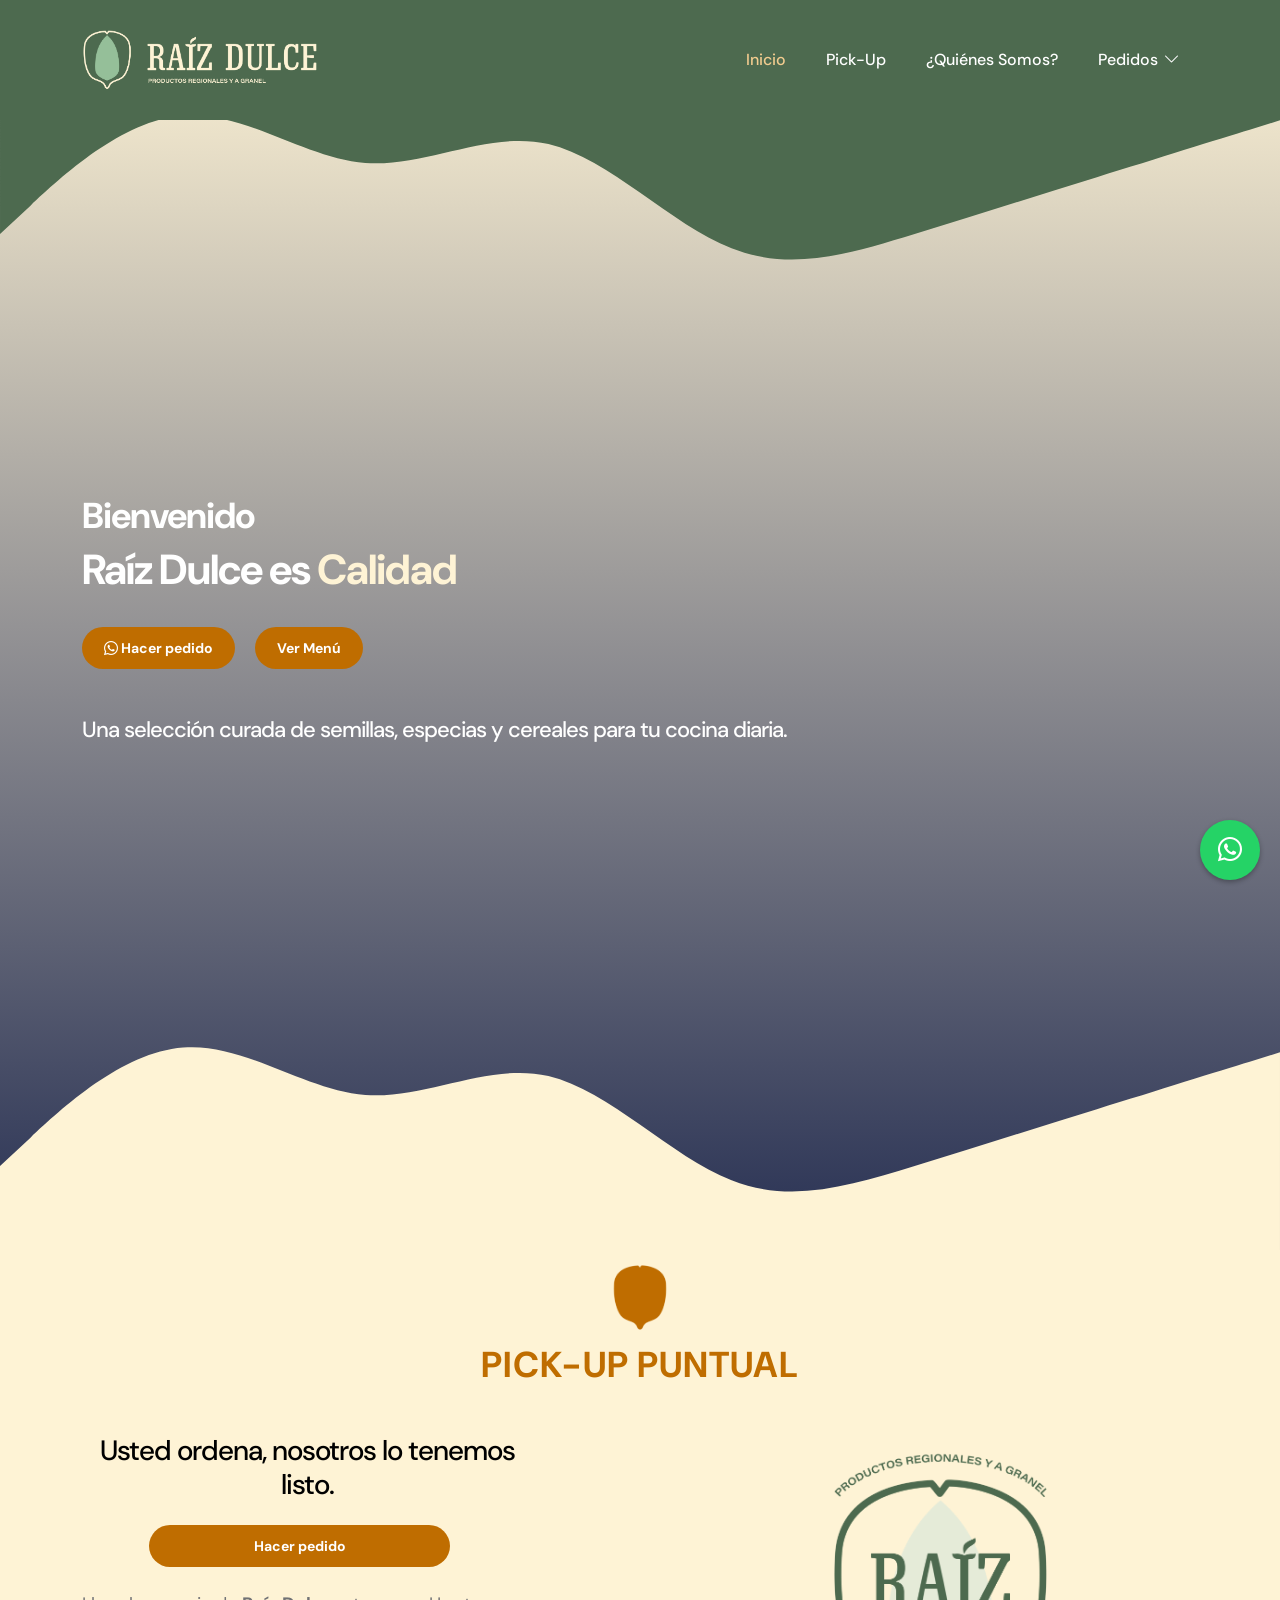
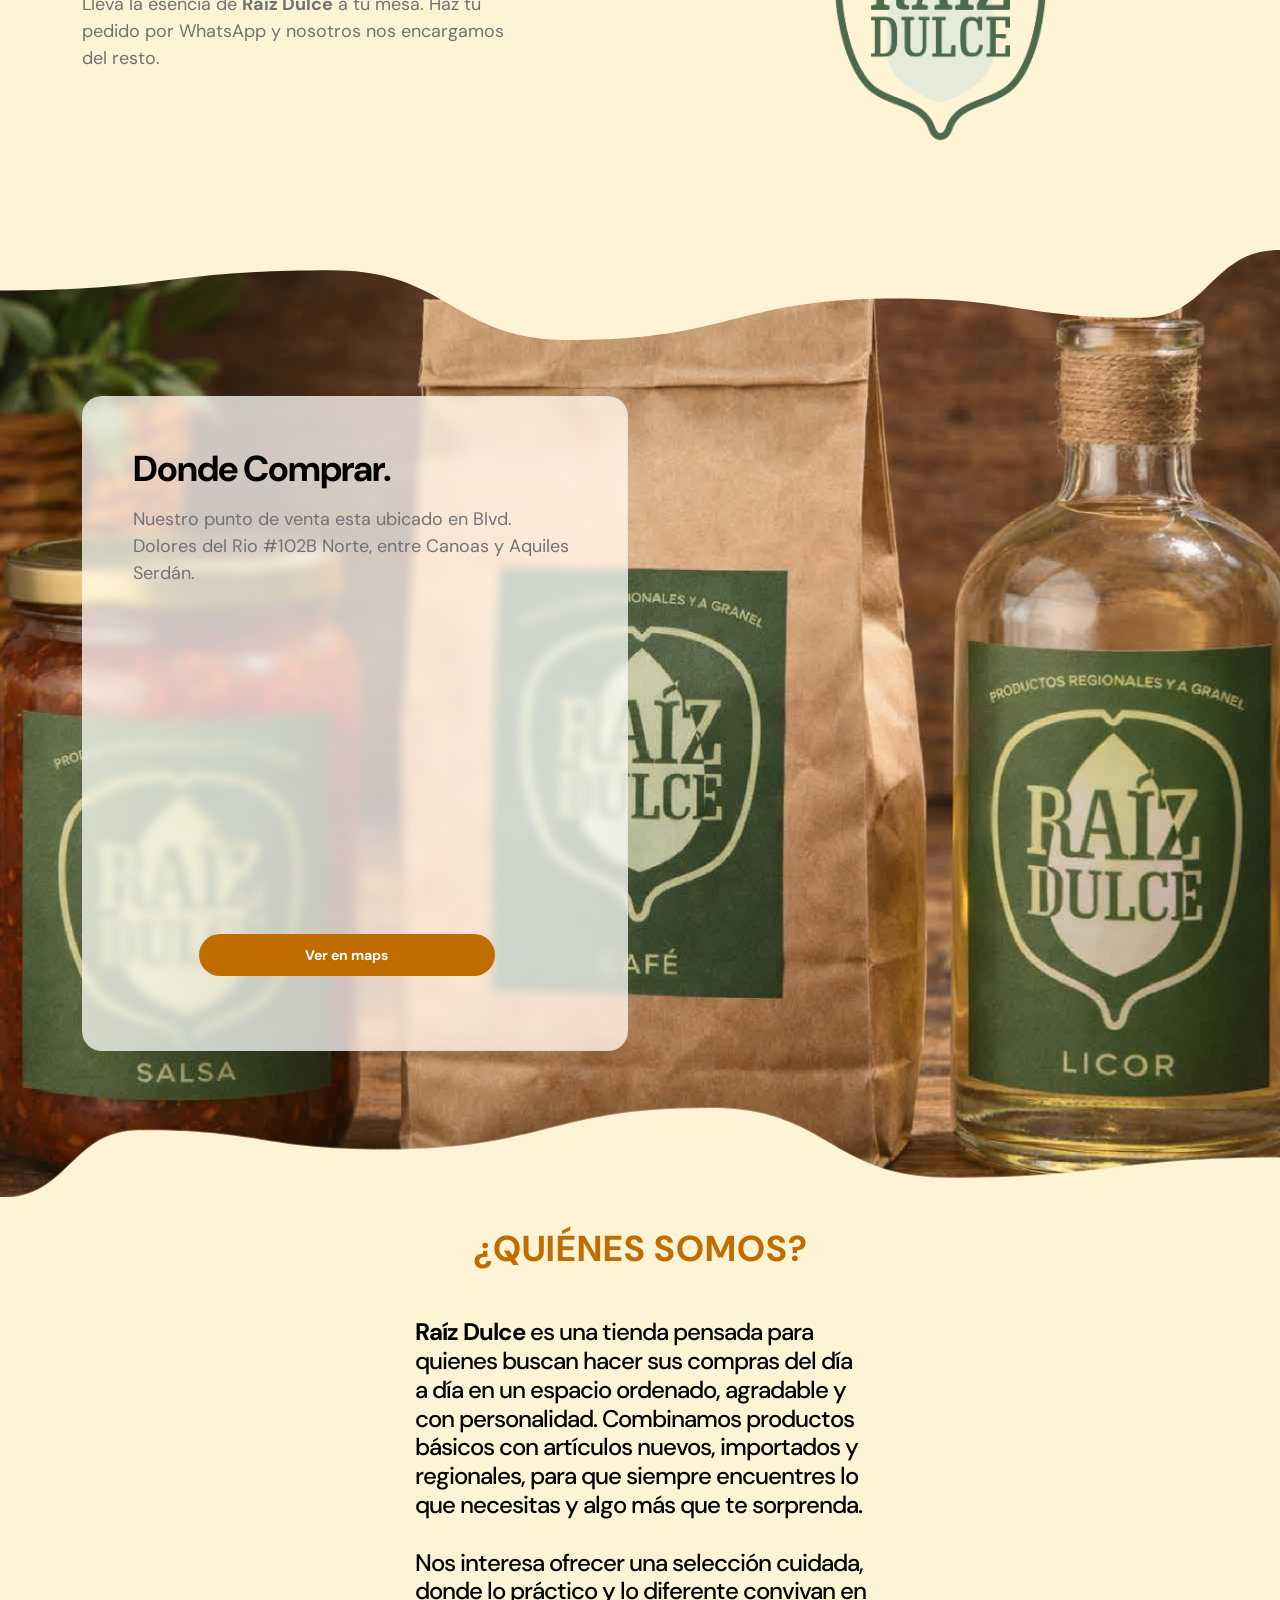
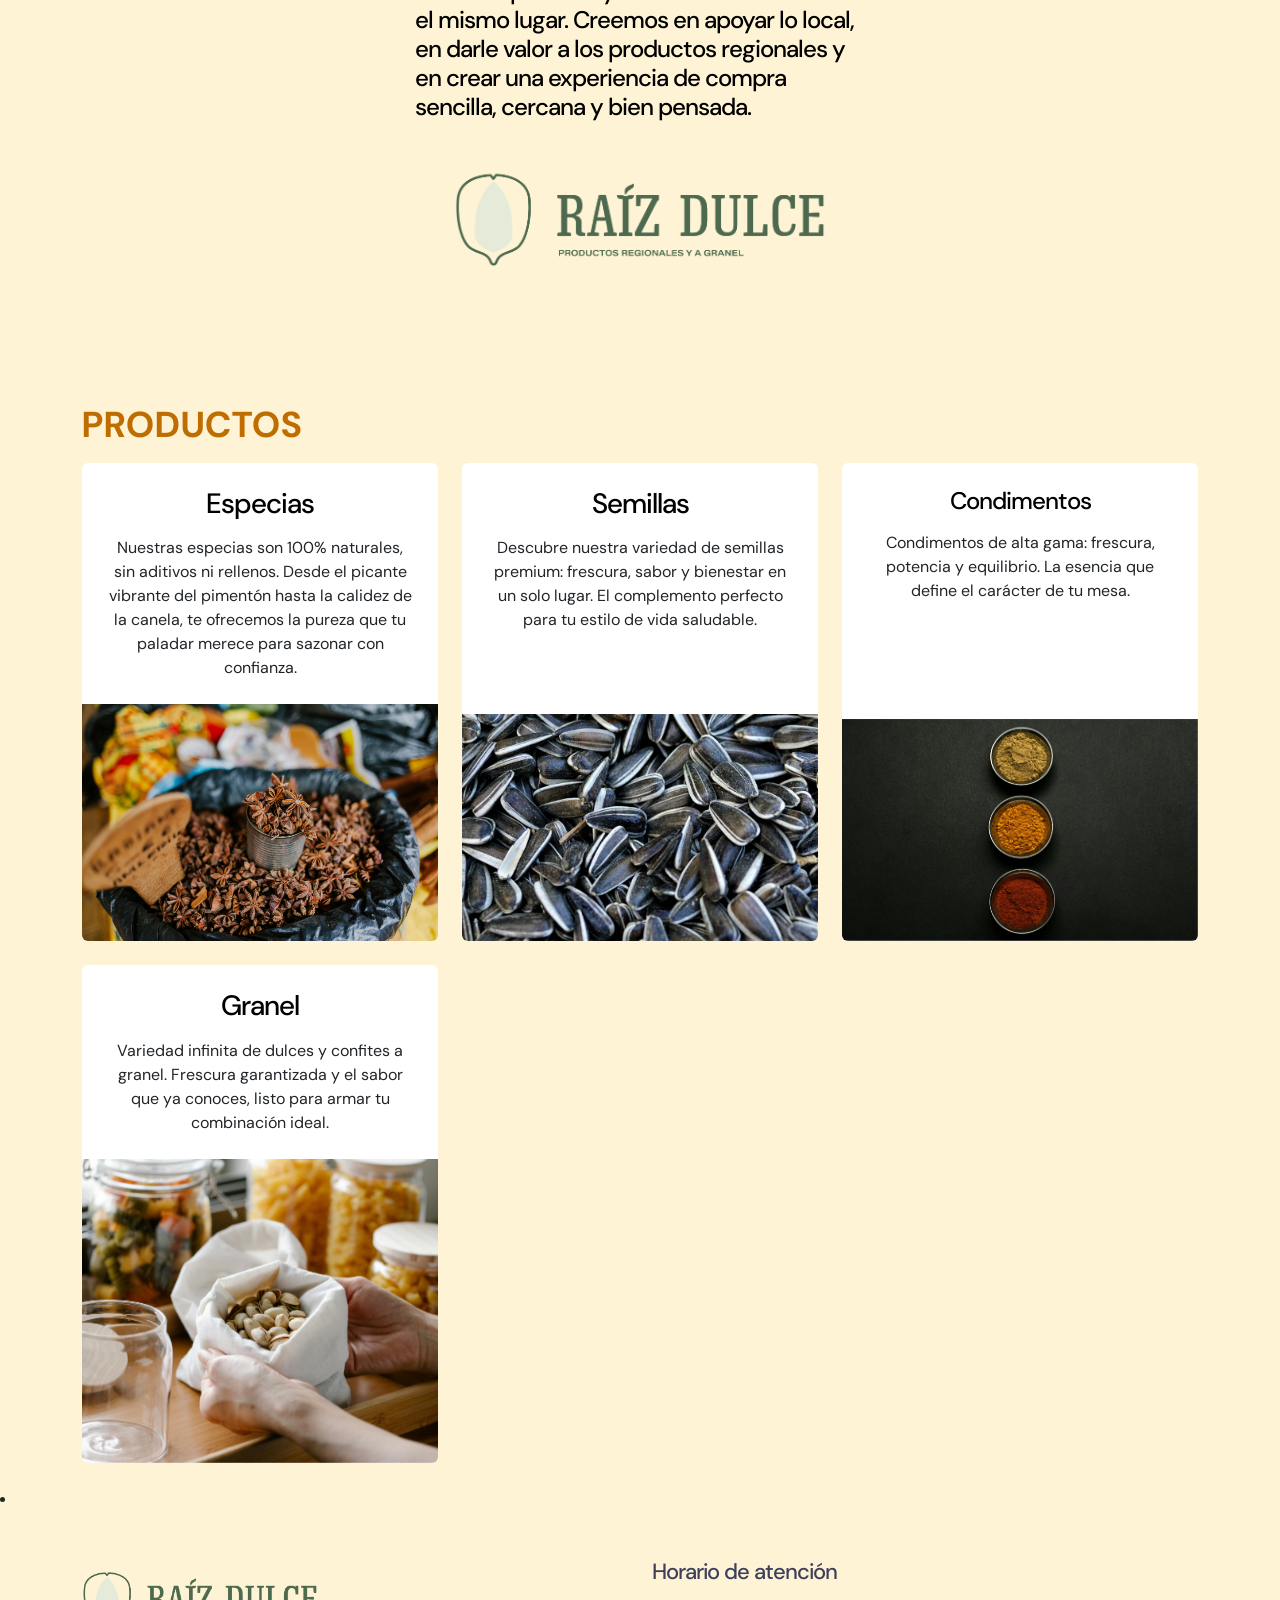
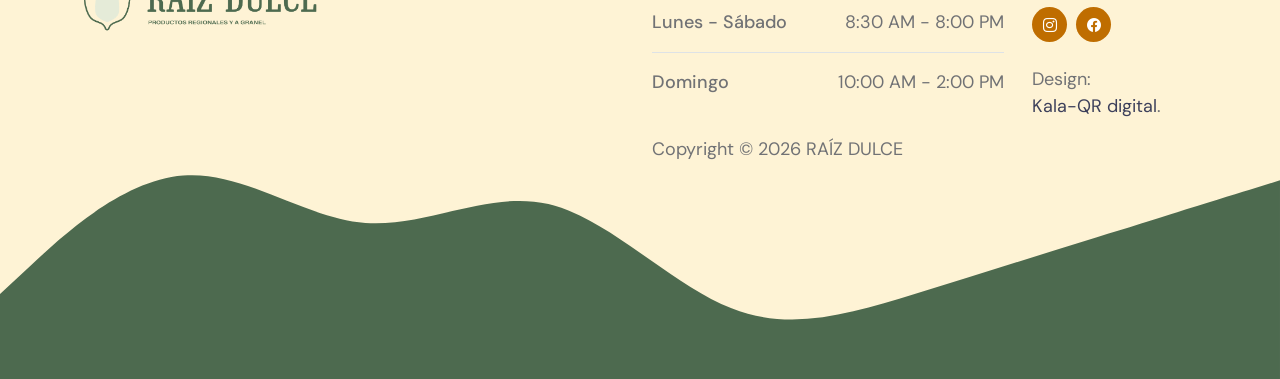
==== commit d9f336d1: "Add files via upload" ====
--- a/index.html
+++ b/index.html
@@ -31,9 +31,34 @@
 
 https://templatemo.com/tm-587-tiya-golf-club
 
--->
+-->    <script>
+$(document).ready(function () {
+    
+    /*********************************************** boton hacia arriba **********************************************/
+    $('.ir-arriba').click(function(){
+        $('body, html').animate({
+            scrollTop: '0px'
+        }, 1000);
+    });
+
+    $(window).scroll(function(){
+        if( $(this).scrollTop() > 0 ){
+            $('.ir-arriba').slideDown(600);
+        } else {
+            $('.ir-arriba').slideUp(600);
+        }
+    });
+
+    /*hacia abajo*/
+    $('.ir-abajo').click(function(){
+        $('body, html').animate({
+            scrollTop: '1000px'
+        }, 1000);
+    });
+
+});</script>
     </head>
-    
+
     <body >
 
         <main>
@@ -71,7 +96,7 @@
                                 <a class="nav-link dropdown-toggle" href="#" id="navbarLightDropdownMenuLink" role="button" data-bs-toggle="dropdown" aria-expanded="false">Pedidos</a>
 
                                 <ul class="dropdown-menu dropdown-menu-light" aria-labelledby="navbarLightDropdownMenuLink">
-                                    <li><a class="dropdown-item" href="form.html">¡Haz tu pedido!</a></li>
+                                    <li><a class="dropdown-item " href="form.html">¡Haz tu pedido!</a></li>
 
                                     <li><a class="dropdown-item" href="event-detail.html">Ver Menú</a></li>
                                 </ul>
@@ -110,7 +135,7 @@
                             </h1>
 
                             <div class="custom-btn-group">
-                                <a href="form.html" class="btn custom-btn smoothscroll me-3 animated slideInLeft">Hacer pedido</a>
+                                <a href="form.html" class="btn custom-btn smoothscroll me-3 animated slideInLeft"><li class="social-icon-item  bi-whatsapp"></li> Hacer pedido</a>
                                 <a class="btn custom-btn smoothscroll me-3 animated slideInRight">Ver Menú</a>
                             </div>
                         </div>
@@ -129,8 +154,10 @@
             <section class="about-section section-padding" id="section_2">
                 <div class="container">
                     <div class="row">
-
-                        <div class="col-lg-12 col-12 text-center wow fadeInUp" data-wow-delay="0.2s">
+                    <div class="col-lg-12 col-12 text-center wow fadeInUp" data-wow-delay="0.2s">
+                        <img src="images/logo5.png" class="" width="60px" alt="Raiz Dulce">
+                    </div>
+                        <div class="col-lg-12 col-12 text-center wow fadeInUp mt-2" data-wow-delay="0.4s">
                             <h2 class="mb-lg-5   mb-4  " style="color: #bf6d00; letter-spacing: 1px;">PICK-UP PUNTUAL</h2>
                         </div>
 
@@ -151,11 +178,11 @@
 
                                     <ul class="social-icon">
                                         <li class="social-icon-item">
-                                            <a href="#" class="social-icon-link bi-twitter"></a>
+                                            <a href="#" class="social-icon-link bi-facebook"></a>
                                         </li>
 
                                         <li class="social-icon-item">
-                                            <a href="#" class="social-icon-link bi-whatsapp"></a>
+                                            <a href="#" class="social-icon-link bi-instagram"></a>
                                         </li>
                                     </ul>
                                 </div>
@@ -171,7 +198,13 @@
                     </div>
                 </div>
             </section>
-
+<!--Boton hacia arriba-->
+<a class="ir-arriba"  href="#" title="Volver arriba">
+        <span class="fa-stack">
+            <i class="fa fa-circle fa-stack-2x"></i>
+            <i class="fa fa-arrow-up fa-stack-1x fa-inverse"></i>
+        </span>
+    </a>
 
             <section class="section-bg-image">
                 <svg viewBox="0 0 1265 144" xmlns="http://www.w3.org/2000/svg" xmlns:xlink="http://www.w3.org/1999/xlink"><path fill="#fef3d5" d="M 0 40 C 164 40 164 20 328 20 L 328 20 L 328 0 L 0 0 Z" stroke-width="0"></path> <path fill="#fef3d5" d="M 327 20 C 445.5 20 445.5 89 564 89 L 564 89 L 564 0 L 327 0 Z" stroke-width="0"></path> <path fill="#fef3d5" d="M 563 89 C 724.5 89 724.5 48 886 48 L 886 48 L 886 0 L 563 0 Z" stroke-width="0"></path><path fill="#fef3d5" d="M 885 48 C 1006.5 48 1006.5 67 1128 67 L 1128 67 L 1128 0 L 885 0 Z" stroke-width="0"></path><path fill="#fef3d5" d="M 1127 67 C 1196 67 1196 0 1265 0 L 1265 0 L 1265 0 L 1127 0 Z" stroke-width="0"></path></svg>
@@ -307,6 +340,7 @@
 
             </main>
 <br>
+
  <li class="nav-item dropdown">
                                 <a href="https://wa.me/1234567890?text=hello+123" target=”_blank” class="whatsapp-btn" id="navbarLightDropdownMenuLink" role="button" data-bs-toggle="dropdown" aria-expanded="false">
   <i class="bi bi-whatsapp"></i>
@@ -336,12 +370,12 @@
                     <div class="col-lg-4 col-12">
                         <h5 class="site-footer-title mb-4">Horario de atención</h5>
 
-                        <p class="d-flex border-bottom pb-3 mb-3 me-lg-3">
+                        <p class="d-flex border-bottom pb-3 mb-3 me-lg-1">
                             <span>Lunes - Sábado</span>
                             8:30 AM - 8:00 PM
                         </p>
 
-                        <p class="d-flex me-lg-3">
+                        <p class="d-flex me-lg-1">
                             <span>Domingo</span>
                             10:00 AM - 2:00 PM
                         </p>
@@ -359,9 +393,7 @@
                                     <a href="https://www.facebook.com/share/19obB1SNF2/?mibextid=wwXIfr" class="social-icon-link bi-facebook"></a>
                                 </li>
 
-                                <li class="social-icon-item">
-                                    <a href="#" class="social-icon-link bi-whatsapp"></a>
-                                </li>
+                              
                             </ul>
                             <p class="copyright-text">Design: <a rel="nofollow" href="https://kalaqrdigital.github.io" target="_blank">Kala-QR digital</a>. </p>
                             
--- a/css/templatemo-tiya-golf-club.css
+++ b/css/templatemo-tiya-golf-club.css
@@ -1386,3 +1386,18 @@
 }
 
 
+
+
+   /*Flecha para hacer la pagina hacia arriba*/
+    .ir-arriba {
+        display:none;
+        padding:30px;
+        background-repeat: no-repeat;
+        font-size:20px;
+        color:black;
+        cursor:pointer;
+        position: fixed;
+        bottom:20px;
+        right:20px;
+        z-index: 2;
+    }
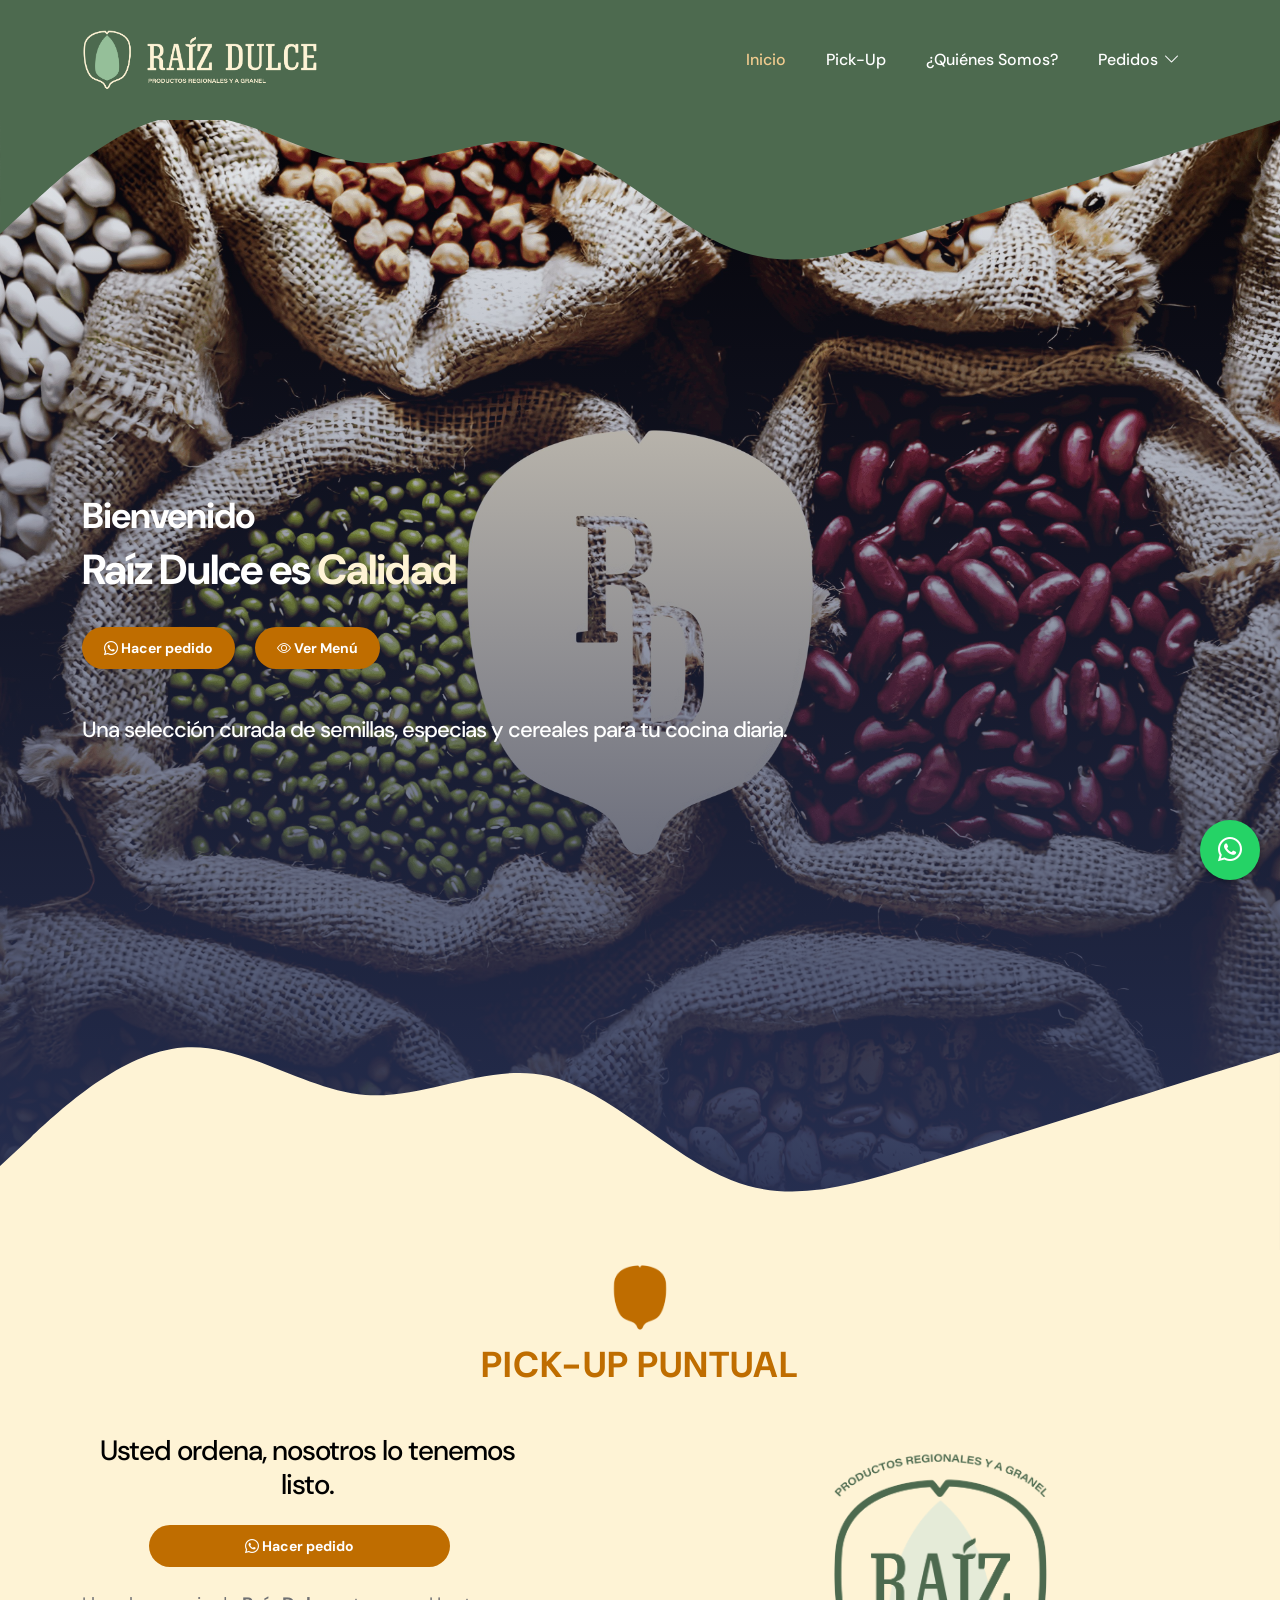
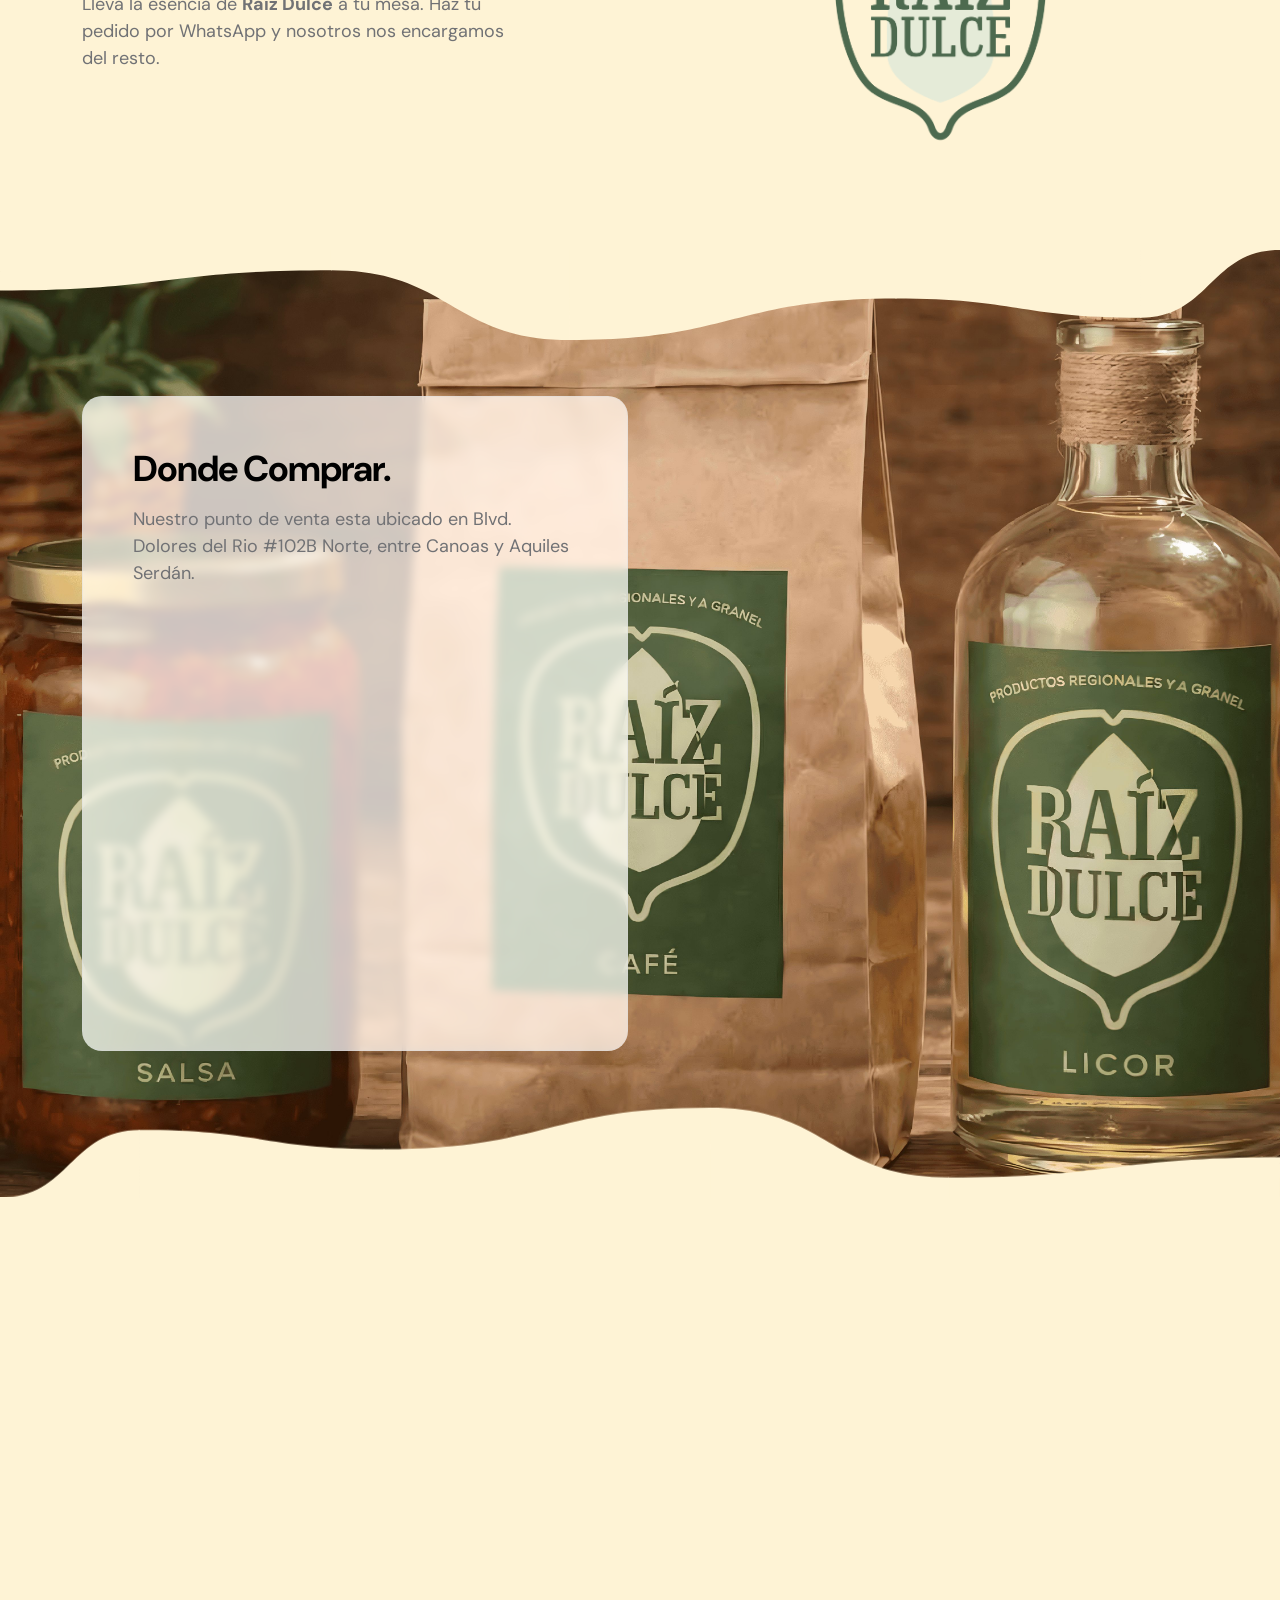
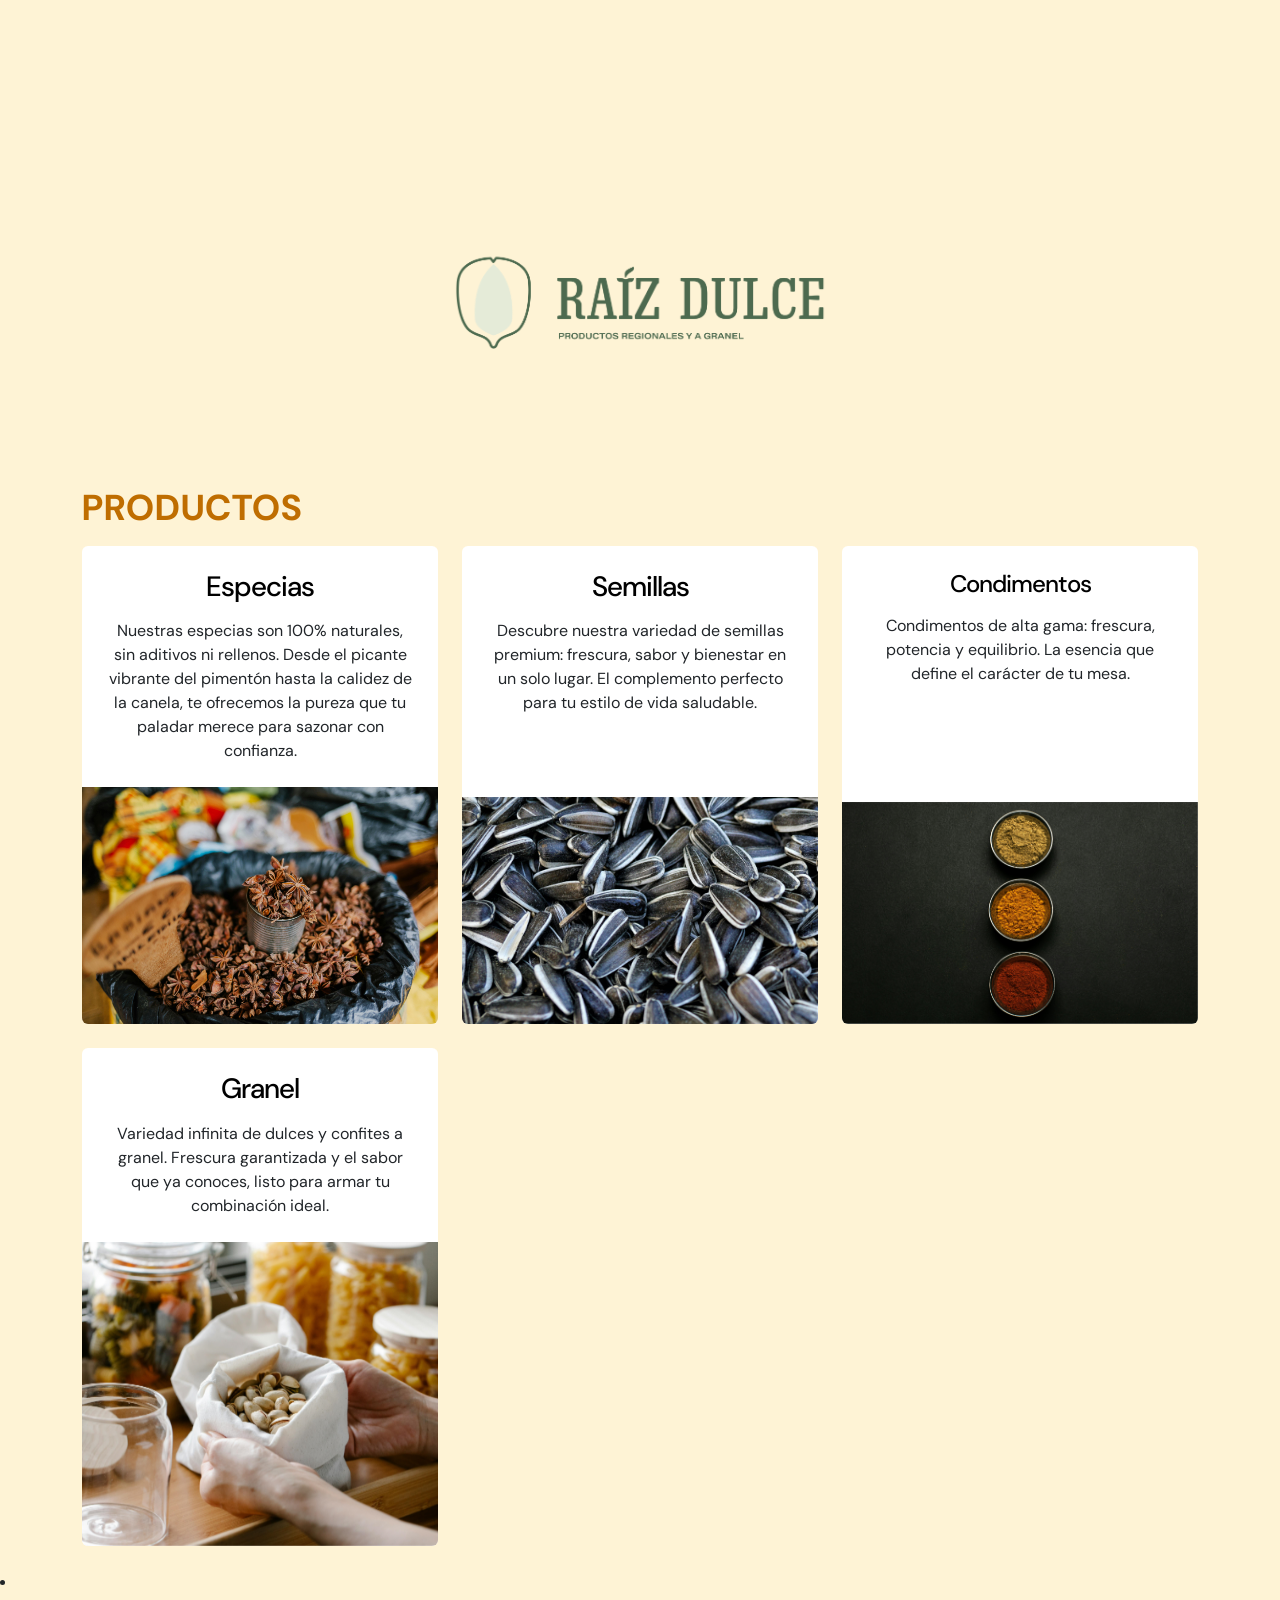
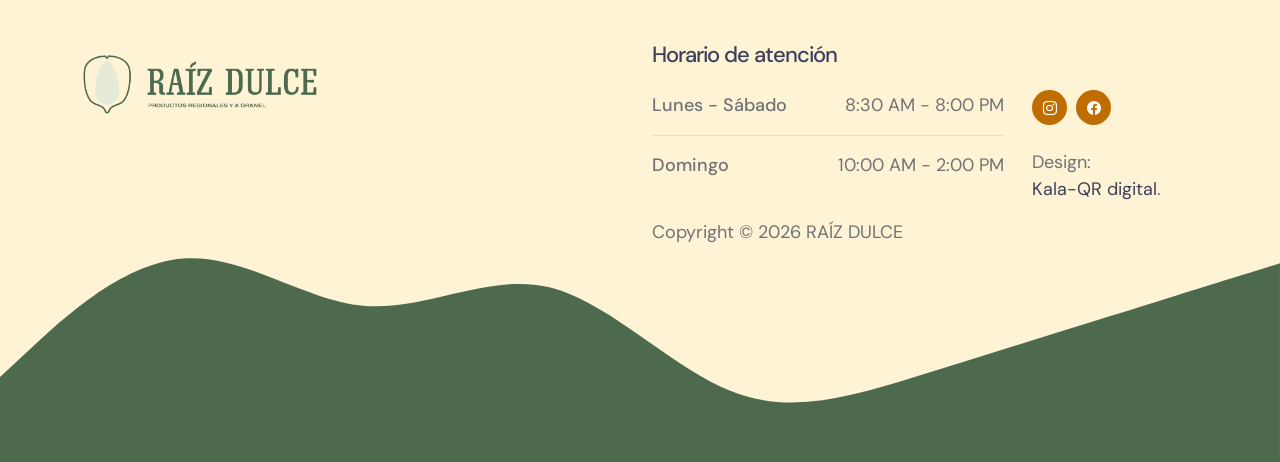
==== commit 0d4d9d2d: "Add files via upload" ====
--- a/index.html
+++ b/index.html
@@ -136,7 +136,7 @@
 
                             <div class="custom-btn-group">
                                 <a href="form.html" class="btn custom-btn smoothscroll me-3 animated slideInLeft"><li class="social-icon-item  bi-whatsapp"></li> Hacer pedido</a>
-                                <a class="btn custom-btn smoothscroll me-3 animated slideInRight">Ver Menú</a>
+                                <a class="btn custom-btn smoothscroll me-3 animated slideInRight"><i class="bi bi-eye"></i> Ver Menú</a>
                             </div>
                         </div>
 
@@ -164,7 +164,7 @@
                         <div class="col-lg-5 col-12 me-auto mb-4 mb-lg-0">
                             <h3 class="mb-3 text-center  wow fadeInUp" data-wow-delay="0.6s">Usted ordena, nosotros lo tenemos listo. </h3>
                             <div class="row justify-content-center col-8 mb-4 mt-4 wow fadeInLeft" data-wow-delay="0.9s" style="margin:0 auto">
-                            <a href="form.html" class="btn custom-btn2 smoothscroll me-3 animated slideInLeft">Hacer pedido</a>
+                            <a href="form.html" class="btn custom-btn2 smoothscroll me-3 animated slideInLeft"><li class="social-icon-item  bi-whatsapp"></li> Hacer pedido</a>
                         </div>
 
                             <p class="wow fadeInUp" data-wow-delay="0.1s">Lleva la esencia de <strong>Raíz Dulce</strong> a tu mesa. Haz tu pedido por WhatsApp y nosotros nos encargamos del resto.</p>
@@ -222,7 +222,7 @@
                               
 
                                 <div class="row justify-content-center col-8 mb-4 mt-4 wow fadeInLeft" data-wow-delay="0.9s" style="margin:0 auto">
-                            <a href="https://maps.app.goo.gl/qcUxYTrNaYdCXJBaA" class="btn custom-btn2 smoothscroll me-3 animated slideInLeft">Ver en maps</a>
+                            <a href="https://maps.app.goo.gl/qcUxYTrNaYdCXJBaA" class="btn custom-btn2 smoothscroll me-3 animated slideInLeft"><i class="bi bi-pin-map"></i> Ver en maps</a>
                         </div>
                                 
                             </div>
@@ -238,8 +238,10 @@
             <section class="membership-section section-padding" id="section_3">
                 <div class="container">
                     <div class="row">
-
-                        <div class="col-lg-12 col-12 text-center wow fadeInUp" data-wow-delay="0.2s">
+                         <div class="col-lg-12 col-12 text-center wow fadeInUp" data-wow-delay="0.2s">
+                        <img src="images/logo5.png" class="" width="60px" alt="Raiz Dulce">
+                    </div>
+                        <div class="col-lg-12 col-12 text-center wow fadeInUp mt-2" data-wow-delay="0.2s">
                             <h2 class="mb-lg-5   mb-4  " style="color: #bf6d00; letter-spacing: 1px;">¿QUIÉNES SOMOS?</h2>
                         </div>
 
--- a/css/templatemo-tiya-golf-club.css
+++ b/css/templatemo-tiya-golf-club.css
@@ -661,7 +661,7 @@
   HERO        
 -----------------------------------------*/
 .hero-section {
-  background-image: url('../images/fondo1.png');
+  background-image: url('../images/fondo1.jpg');
   background-repeat: no-repeat;
   background-size: cover;
   background-position: center;
@@ -1313,7 +1313,7 @@
 
 @media screen and (min-width: 1024px) {
   .hero-section {
-  background-image: url('../images/fondo1.png');
+  background-image: url('../images/fondo1.jpg');
   background-repeat: no-repeat;
   background-size: cover;
   background-position: center;
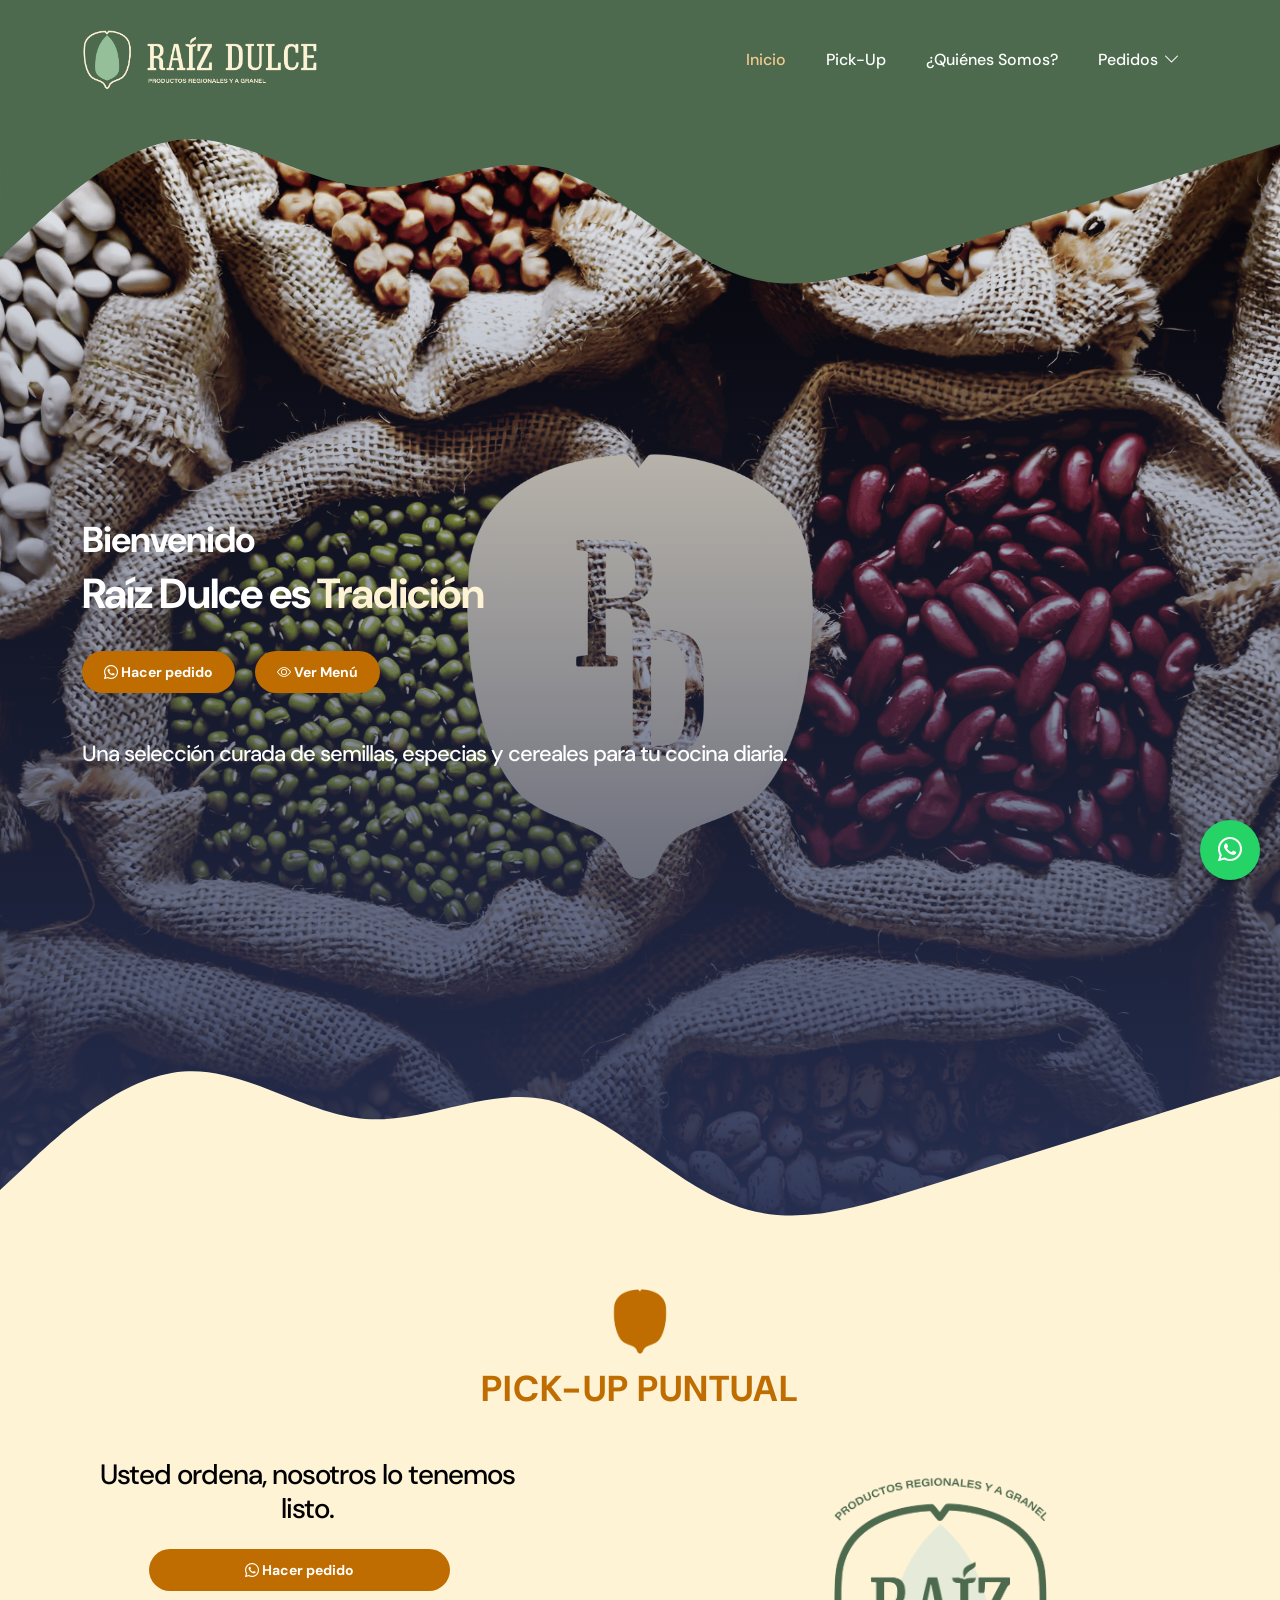
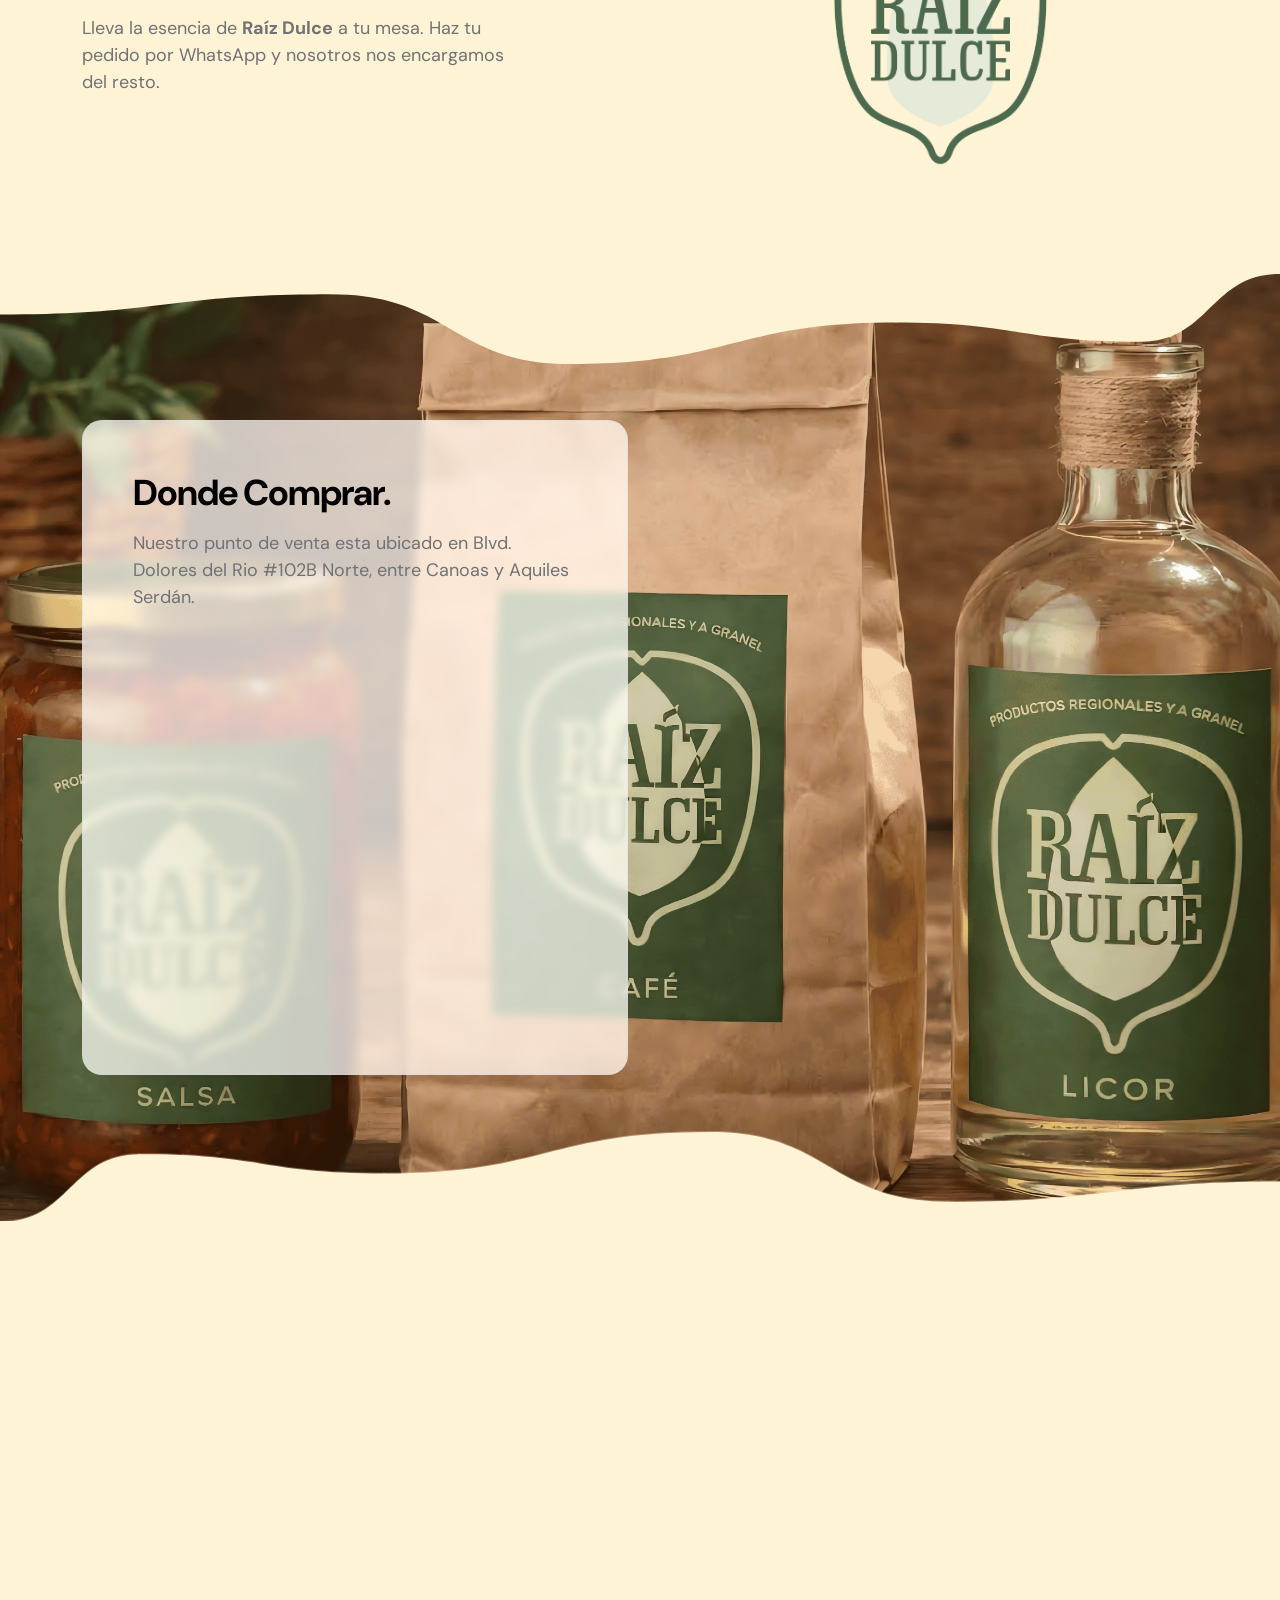
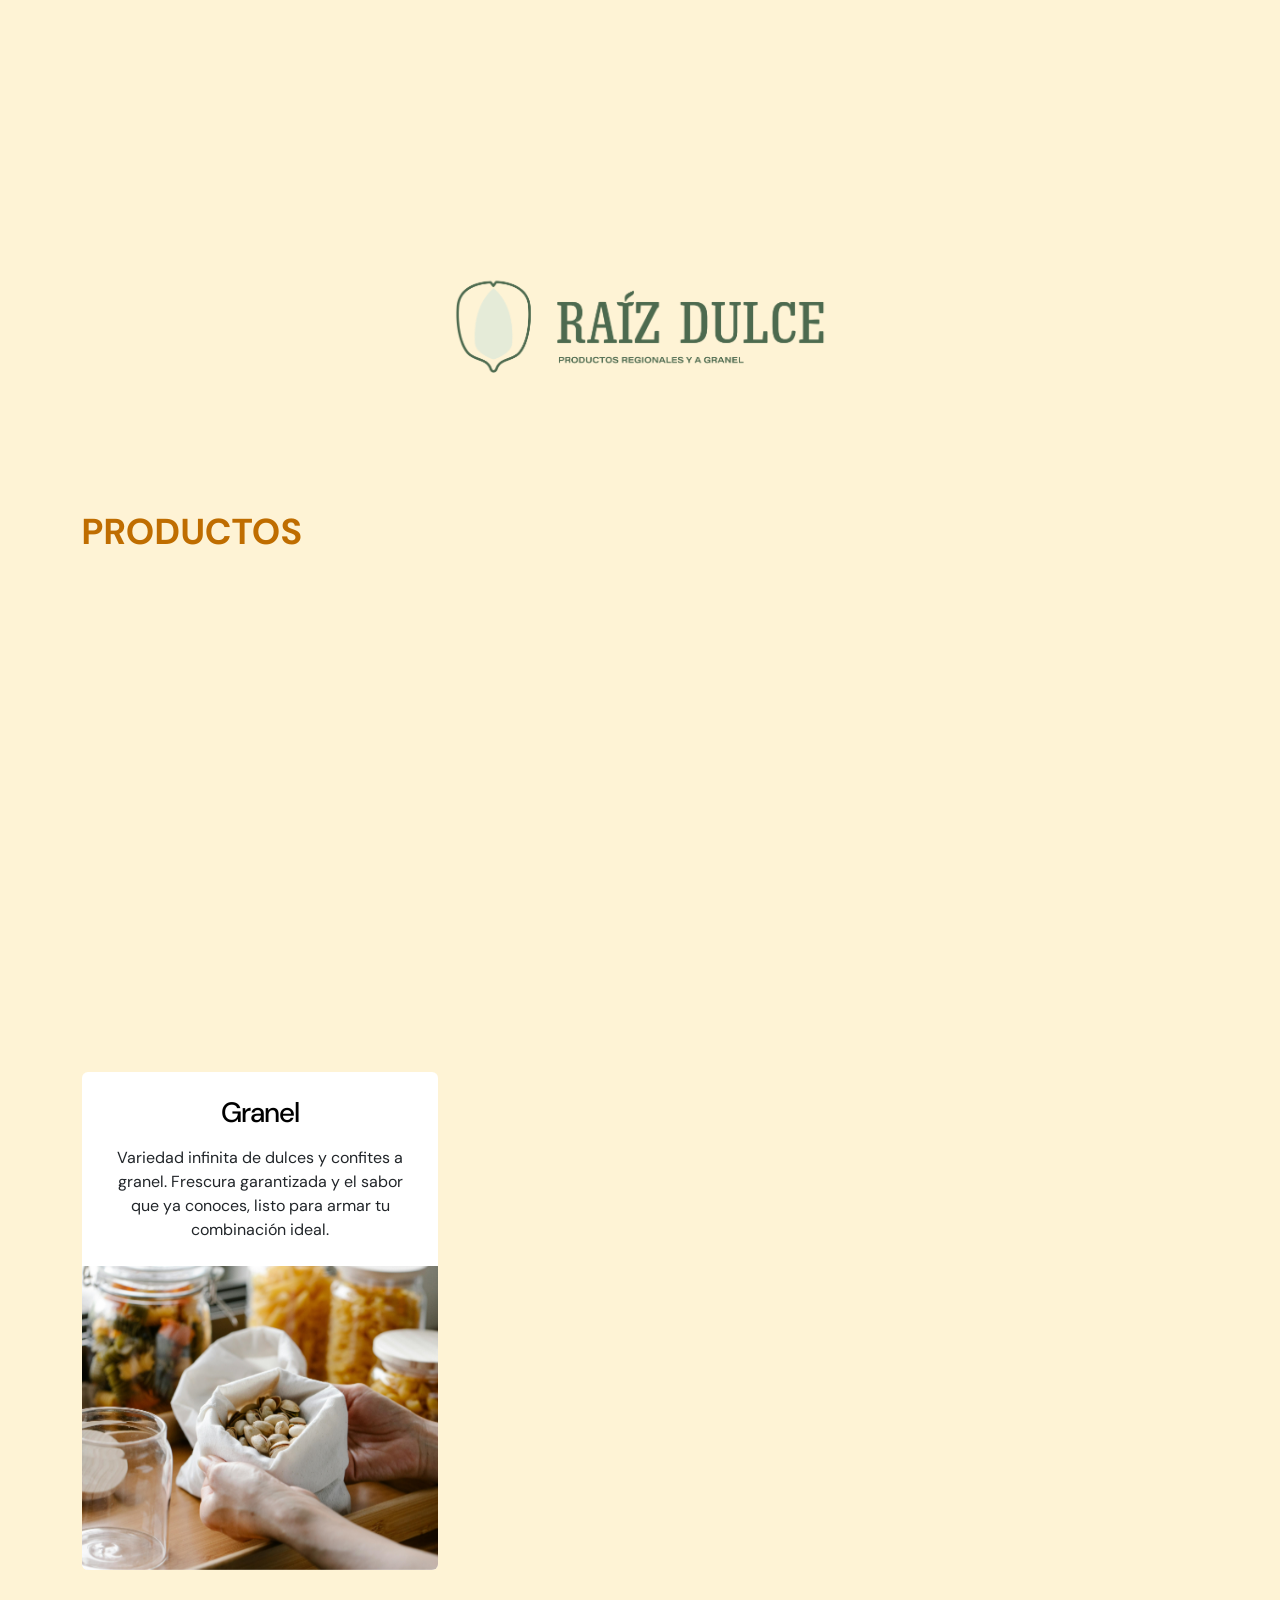
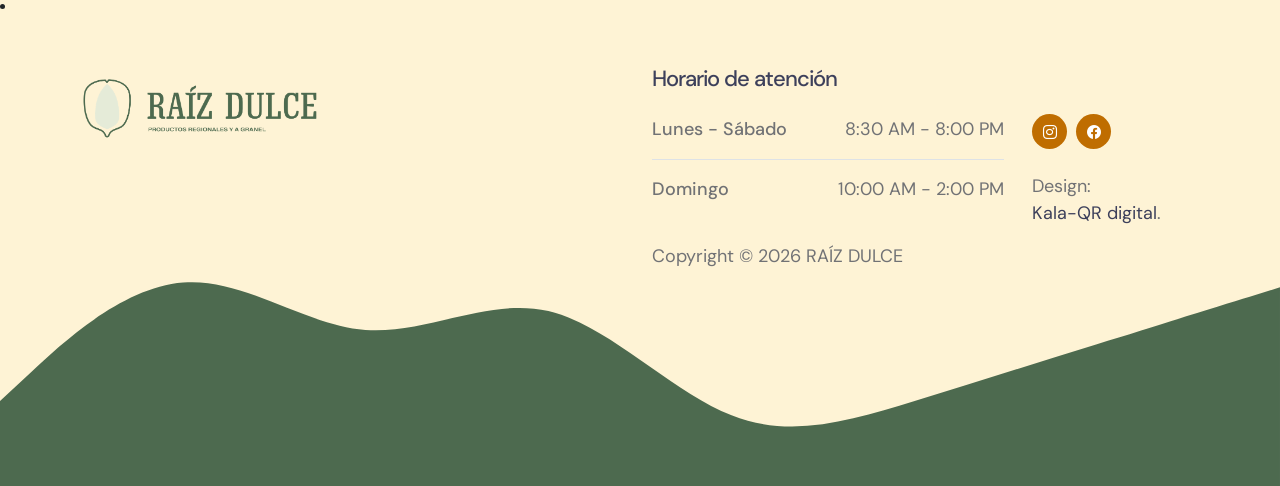
==== commit 6a0c8749: "Add files via upload" ====
--- a/index.html
+++ b/index.html
@@ -32,37 +32,42 @@
 https://templatemo.com/tm-587-tiya-golf-club
 
 -->    <script>
-$(document).ready(function () {
+
     
-    /*********************************************** boton hacia arriba **********************************************/
-    $('.ir-arriba').click(function(){
-        $('body, html').animate({
-            scrollTop: '0px'
-        }, 1000);
-    });
-
-    $(window).scroll(function(){
-        if( $(this).scrollTop() > 0 ){
-            $('.ir-arriba').slideDown(600);
-        } else {
-            $('.ir-arriba').slideUp(600);
-        }
-    });
-
-    /*hacia abajo*/
-    $('.ir-abajo').click(function(){
-        $('body, html').animate({
-            scrollTop: '1000px'
-        }, 1000);
-    });
-
-});</script>
+</script>
     </head>
 
     <body >
 
         <main>
-
+             <!-- Spinner Start -->
+    <div id="spinner" class="show bg-white position-fixed translate-middle w-100 vh-100 top-50 start-50 d-flex align-items-center justify-content-center">
+        <div class="spinner-grow text-primary" role="status"></div>
+    </div>
+    <!-- Spinner End -->
+<!-- Topbar Start -->
+    <div class="container-fluid top-bar bg-dark text-light px-0 wow fadeIn" data-wow-delay="0.1s">
+        <div class="row gx-0 align-items-center d-none d-lg-flex">
+            <div class="col-lg-6 px-5 text-start">
+                <ol class="breadcrumb mb-0">
+                    <li class="breadcrumb-item"><a class="small text-light" href="#">Home</a></li>
+                    <li class="breadcrumb-item"><a class="small text-light" href="#">Career</a></li>
+                    <li class="breadcrumb-item"><a class="small text-light" href="#">Terms</a></li>
+                    <li class="breadcrumb-item"><a class="small text-light" href="#">Privacy</a></li>
+                </ol>
+            </div>
+            <div class="col-lg-6 px-5 text-end">
+                <small>Follow us:</small>
+                <div class="h-100 d-inline-flex align-items-center">
+                    <a class="btn-lg-square text-primary border-end rounded-0" href=""><i class="fab fa-facebook-f"></i></a>
+                    <a class="btn-lg-square text-primary border-end rounded-0" href=""><i class="fab fa-twitter"></i></a>
+                    <a class="btn-lg-square text-primary border-end rounded-0" href=""><i class="fab fa-linkedin-in"></i></a>
+                    <a class="btn-lg-square text-primary pe-0" href=""><i class="fab fa-instagram"></i></a>
+                </div>
+            </div>
+        </div>
+    </div>
+    <!-- Topbar End -->
             <nav class="navbar navbar-expand-lg">                
                 <div class="container">
                     <a class="navbar-brand d-flex align-items-center" href="index.html">
@@ -178,11 +183,11 @@
 
                                     <ul class="social-icon">
                                         <li class="social-icon-item">
-                                            <a href="#" class="social-icon-link bi-facebook"></a>
+                                            <a href="https://www.facebook.com/share/19obB1SNF2/?mibextid=wwXIfr" class="social-icon-link bi-facebook"></a>
                                         </li>
 
                                         <li class="social-icon-item">
-                                            <a href="#" class="social-icon-link bi-instagram"></a>
+                                            <a href="https://www.instagram.com/raizdulce.dgo?igsh=d2t0Z2QydnRwaGZ3" class="social-icon-link bi-instagram"></a>
                                         </li>
                                     </ul>
                                 </div>
@@ -268,7 +273,7 @@
                                         </li>
 
                                         <li class="social-icon-item">
-                                            <a href="https://www.instagram.com/p/DWKd2JkD2ie/?igsh=MXR1bmZjajdmZTZlcA==" class="social-icon-link bi-instagram"></a>
+                                            <a href="https://www.instagram.com/raizdulce.dgo?igsh=d2t0Z2QydnRwaGZ3" class="social-icon-link bi-instagram"></a>
                                         </li>
                                     </ul>
                                 </div>
@@ -388,7 +393,7 @@
                         <div class="col-lg-2 col-12 ms-auto">
                             <ul class="social-icon mt-lg-5 mt-3 mb-4">
                                 <li class="social-icon-item">
-                                    <a href="https://www.instagram.com/p/DWKd2JkD2ie/?igsh=MXR1bmZjajdmZTZlcA==" class="social-icon-link bi-instagram"></a>
+                                    <a href="https://www.instagram.com/raizdulce.dgo?igsh=d2t0Z2QydnRwaGZ3" class="social-icon-link bi-instagram"></a>
                                 </li>
 
                                 <li class="social-icon-item">
--- a/css/templatemo-tiya-golf-club.css
+++ b/css/templatemo-tiya-golf-club.css
@@ -1400,4 +1400,18 @@
         bottom:20px;
         right:20px;
         z-index: 2;
-    }+    }
+
+    /*** Spinner ***/
+#spinner {
+    opacity: 0;
+    visibility: hidden;
+    transition: opacity .5s ease-out, visibility 0s linear .5s;
+    z-index: 99999;
+}
+
+#spinner.show {
+    transition: opacity .5s ease-out, visibility 0s linear 0s;
+    visibility: visible;
+    opacity: 1;
+}
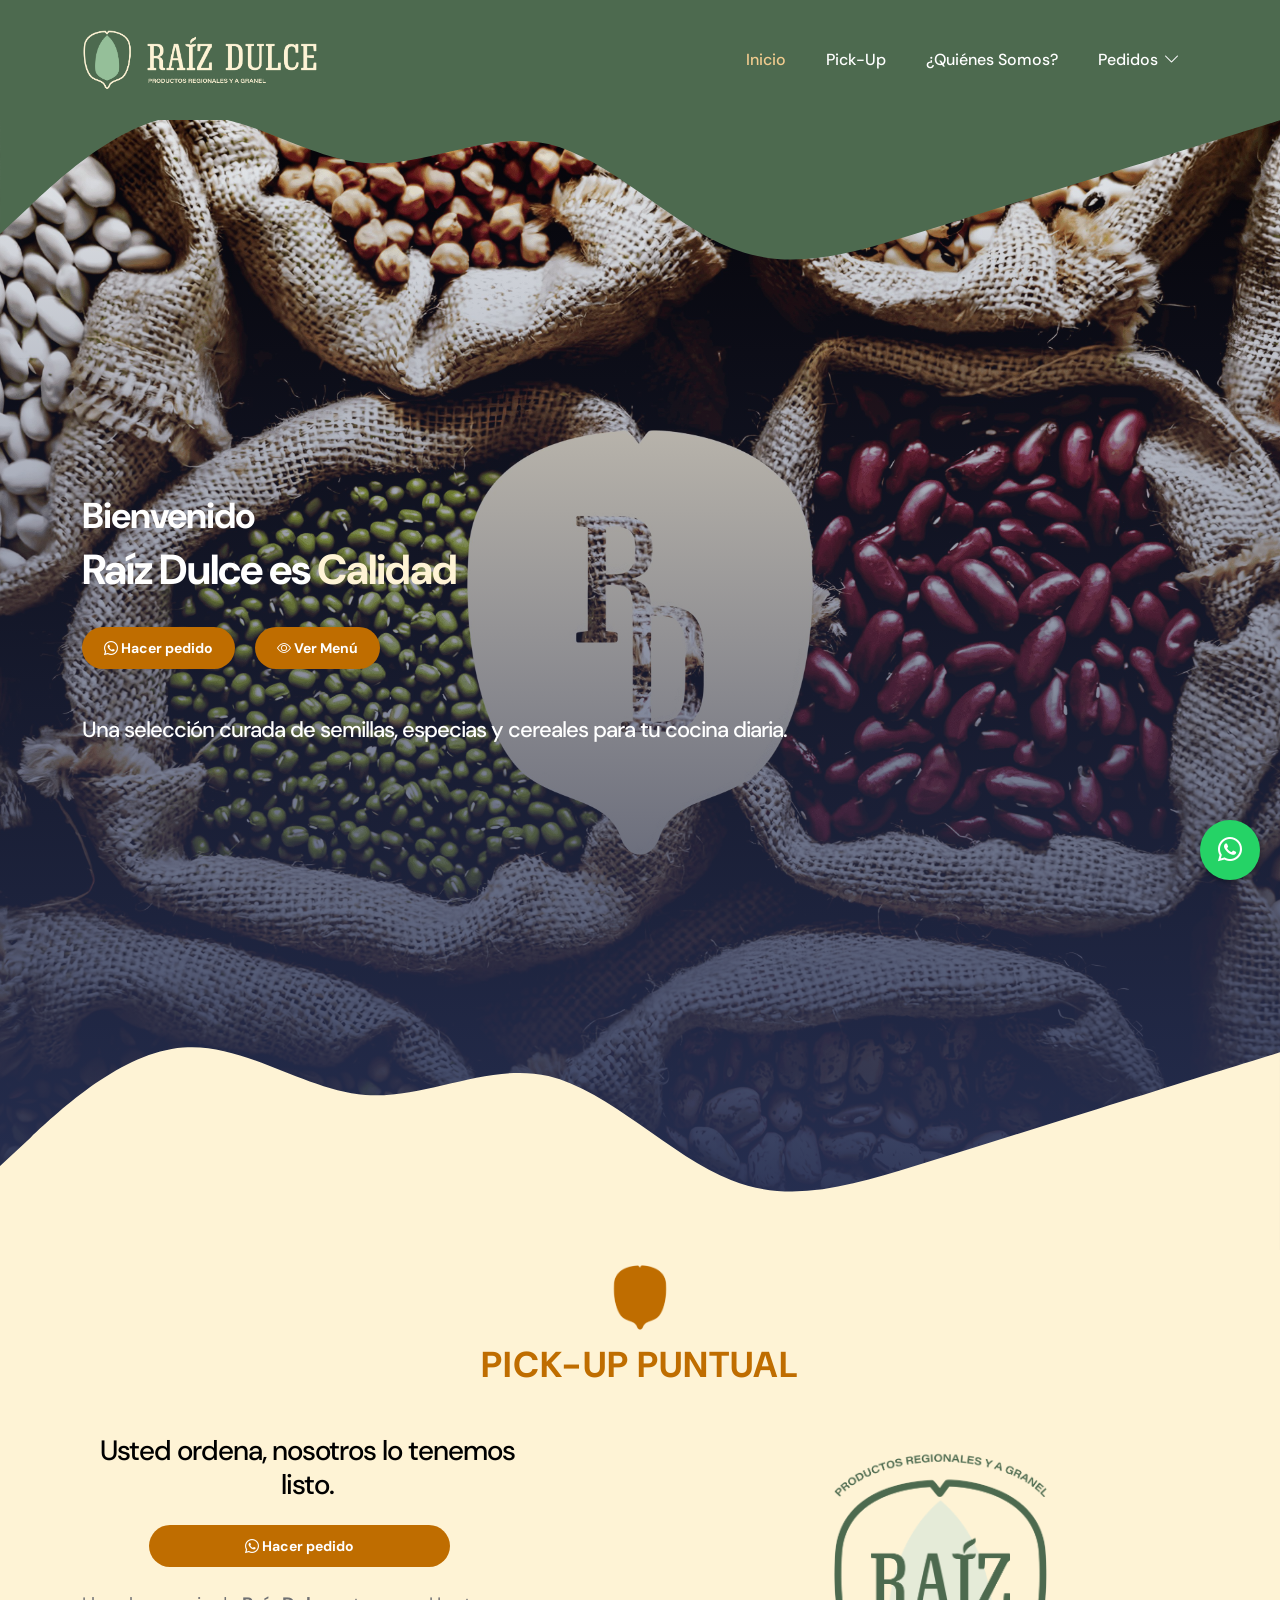
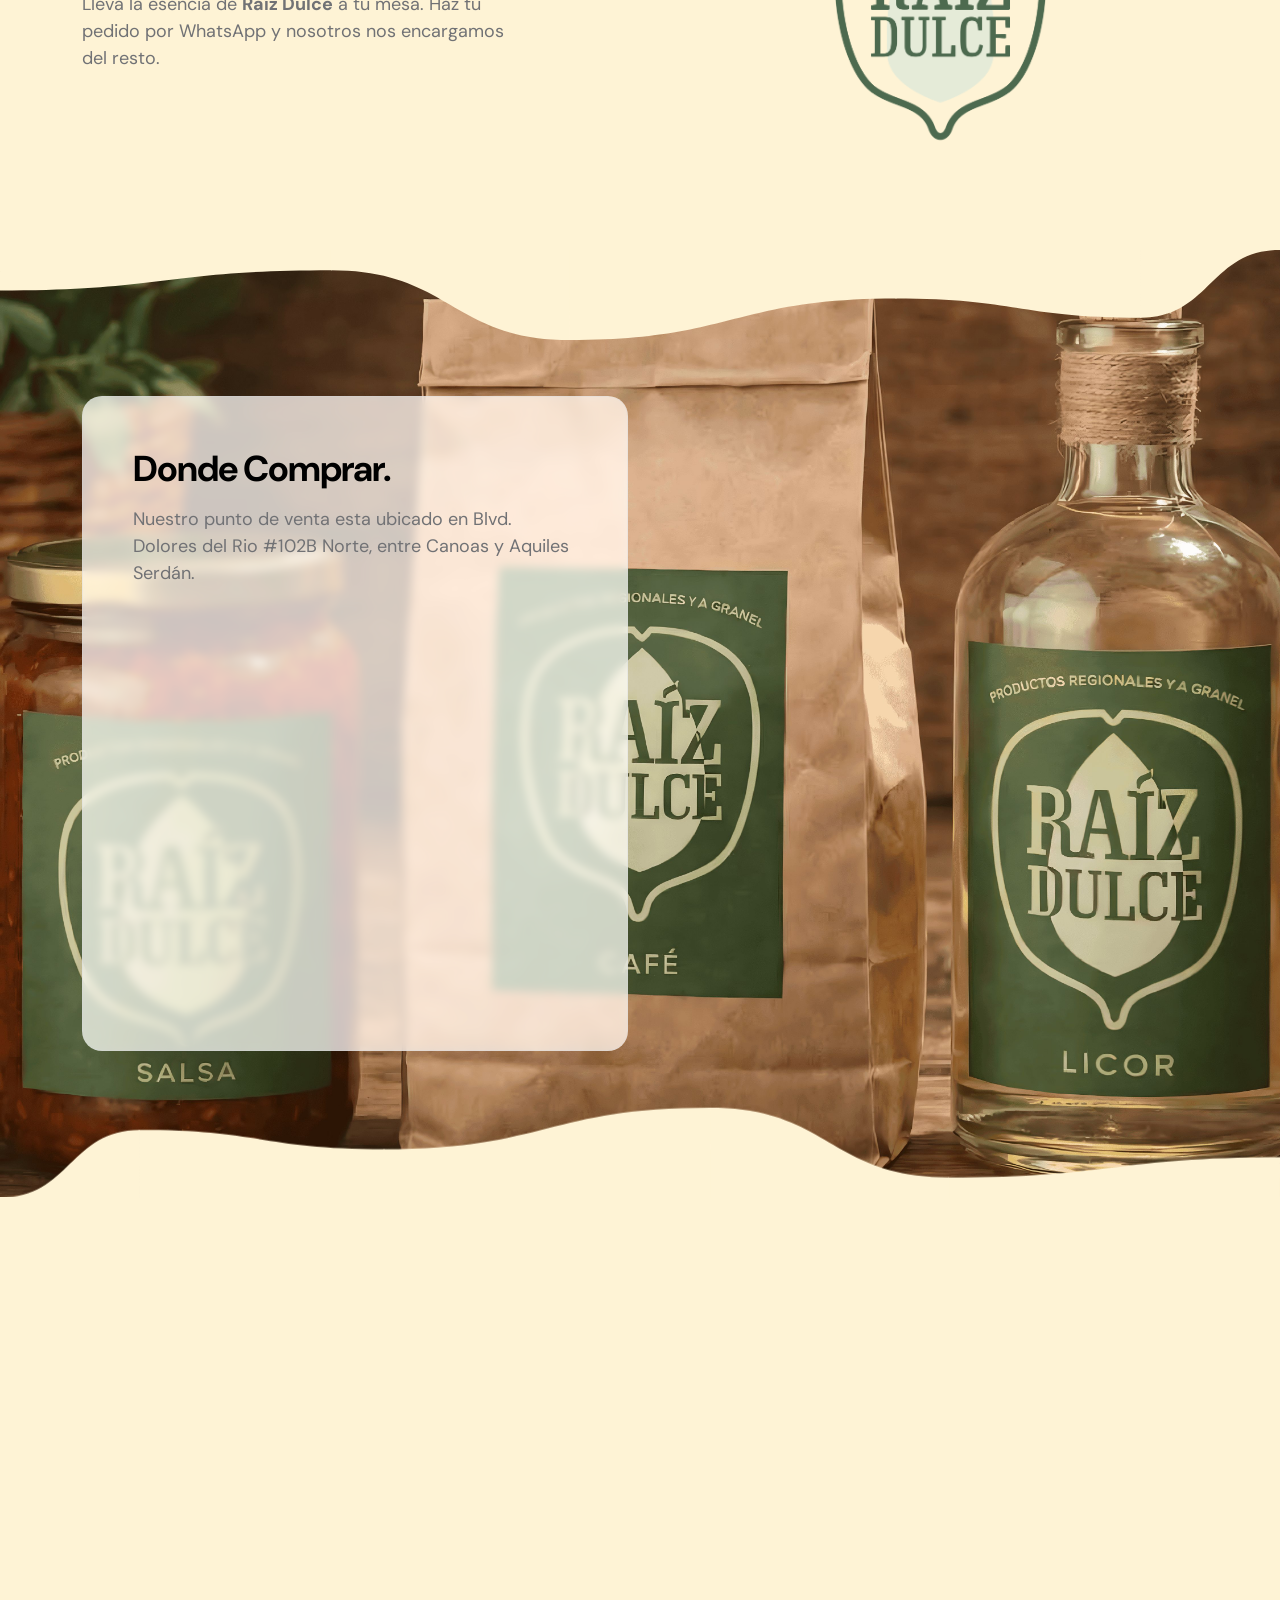
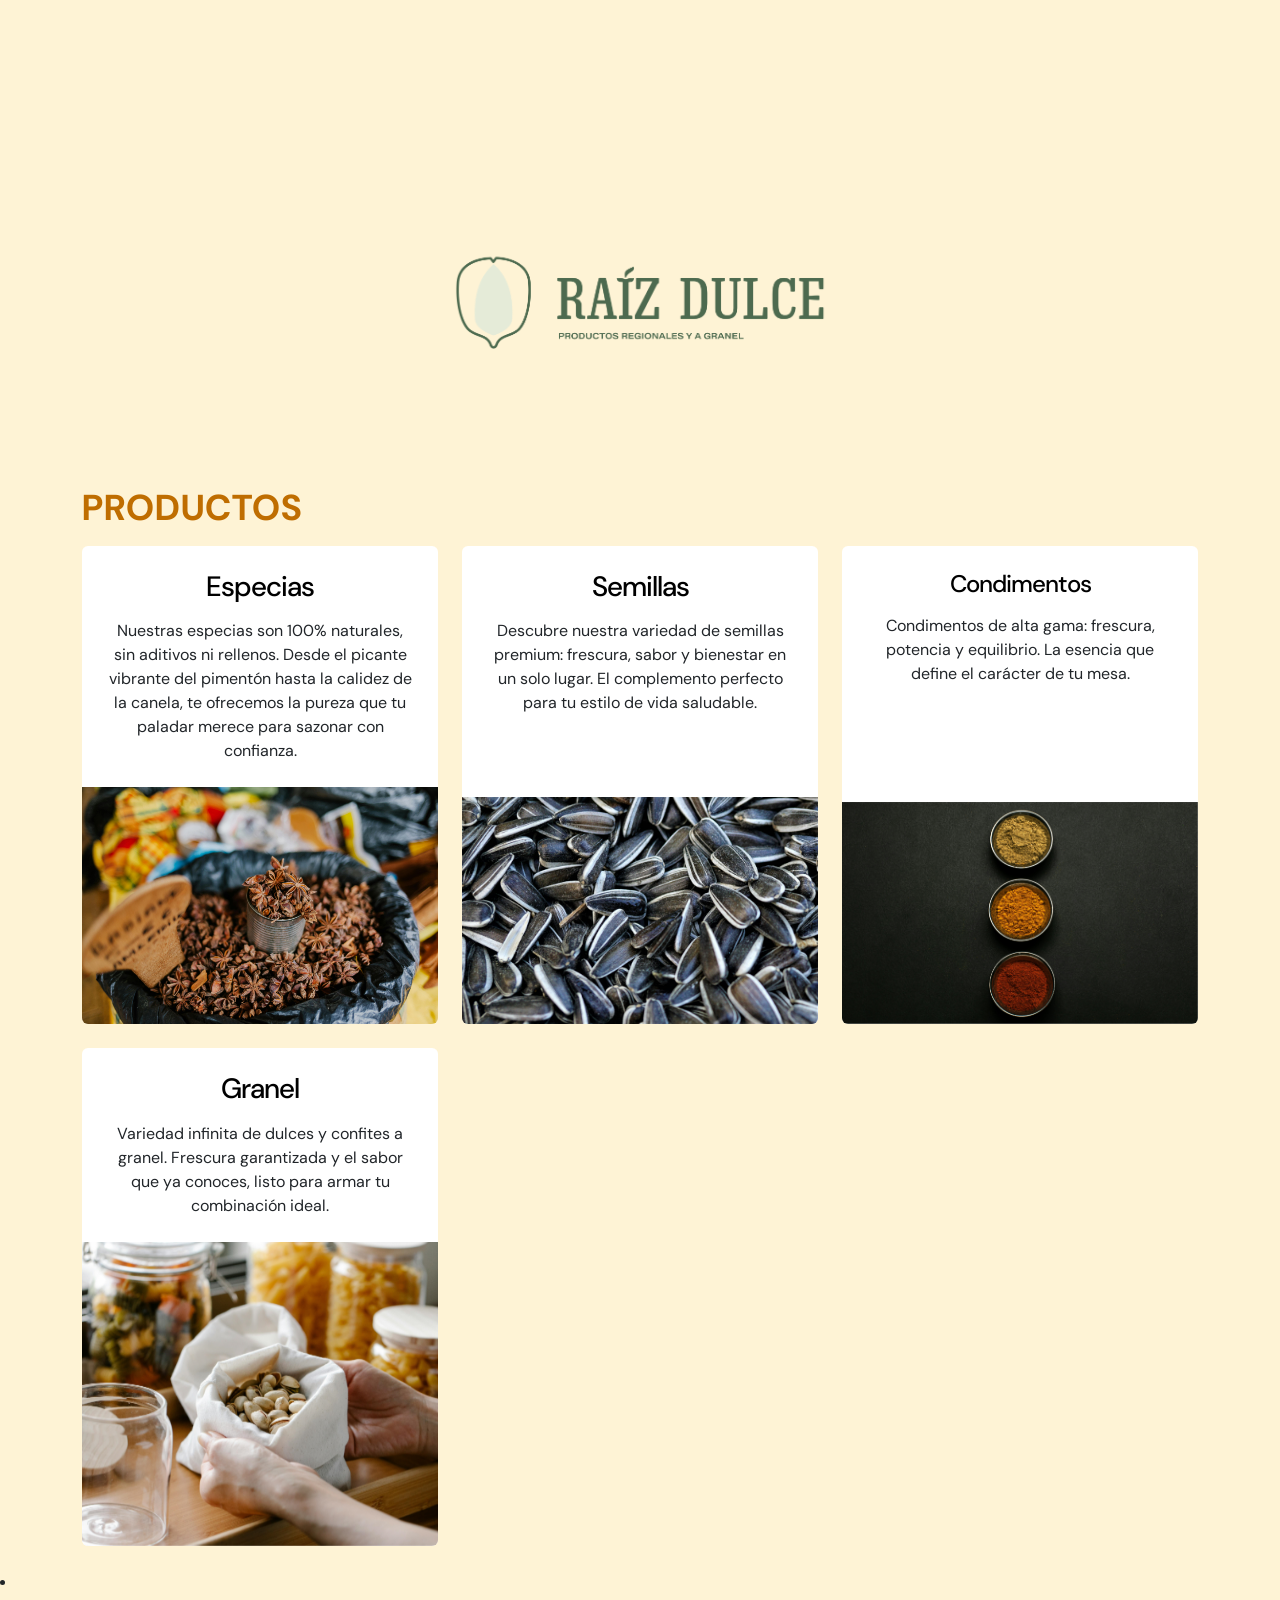
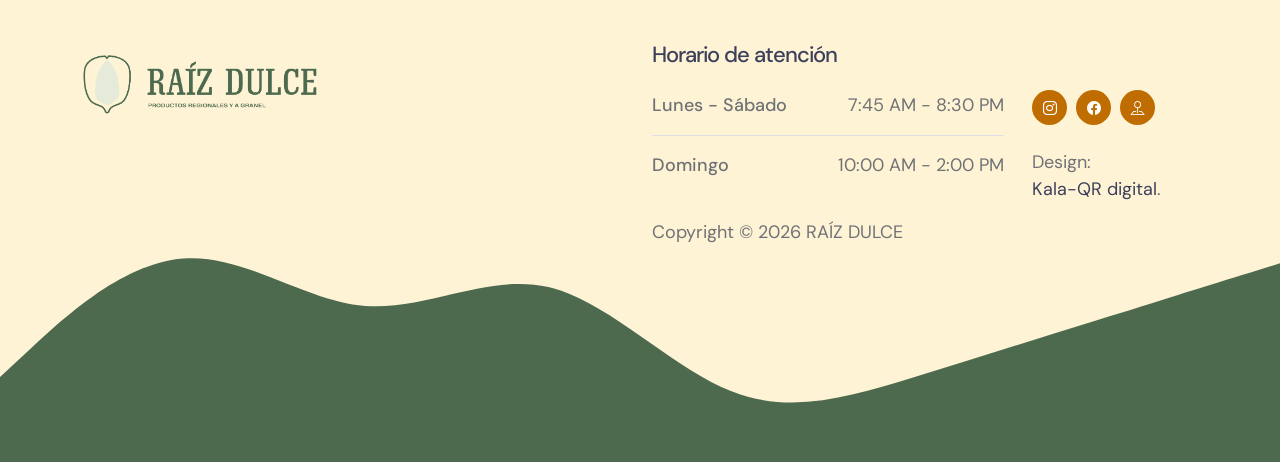
==== commit e7453f3f: "Add files via upload" ====
--- a/index.html
+++ b/index.html
@@ -40,34 +40,8 @@
     <body >
 
         <main>
-             <!-- Spinner Start -->
-    <div id="spinner" class="show bg-white position-fixed translate-middle w-100 vh-100 top-50 start-50 d-flex align-items-center justify-content-center">
-        <div class="spinner-grow text-primary" role="status"></div>
-    </div>
-    <!-- Spinner End -->
-<!-- Topbar Start -->
-    <div class="container-fluid top-bar bg-dark text-light px-0 wow fadeIn" data-wow-delay="0.1s">
-        <div class="row gx-0 align-items-center d-none d-lg-flex">
-            <div class="col-lg-6 px-5 text-start">
-                <ol class="breadcrumb mb-0">
-                    <li class="breadcrumb-item"><a class="small text-light" href="#">Home</a></li>
-                    <li class="breadcrumb-item"><a class="small text-light" href="#">Career</a></li>
-                    <li class="breadcrumb-item"><a class="small text-light" href="#">Terms</a></li>
-                    <li class="breadcrumb-item"><a class="small text-light" href="#">Privacy</a></li>
-                </ol>
-            </div>
-            <div class="col-lg-6 px-5 text-end">
-                <small>Follow us:</small>
-                <div class="h-100 d-inline-flex align-items-center">
-                    <a class="btn-lg-square text-primary border-end rounded-0" href=""><i class="fab fa-facebook-f"></i></a>
-                    <a class="btn-lg-square text-primary border-end rounded-0" href=""><i class="fab fa-twitter"></i></a>
-                    <a class="btn-lg-square text-primary border-end rounded-0" href=""><i class="fab fa-linkedin-in"></i></a>
-                    <a class="btn-lg-square text-primary pe-0" href=""><i class="fab fa-instagram"></i></a>
-                </div>
-            </div>
-        </div>
-    </div>
-    <!-- Topbar End -->
+        
+
             <nav class="navbar navbar-expand-lg">                
                 <div class="container">
                     <a class="navbar-brand d-flex align-items-center" href="index.html">
@@ -379,7 +353,7 @@
 
                         <p class="d-flex border-bottom pb-3 mb-3 me-lg-1">
                             <span>Lunes - Sábado</span>
-                            8:30 AM - 8:00 PM
+                            7:45 AM - 8:30 PM
                         </p>
 
                         <p class="d-flex me-lg-1">
@@ -399,7 +373,9 @@
                                 <li class="social-icon-item">
                                     <a href="https://www.facebook.com/share/19obB1SNF2/?mibextid=wwXIfr" class="social-icon-link bi-facebook"></a>
                                 </li>
-
+                                <li class="social-icon-item">
+                                    <a href="https://maps.app.goo.gl/qcUxYTrNaYdCXJBaA" class="social-icon-link bi bi-pin-map"></a>
+                                </li>
                               
                             </ul>
                             <p class="copyright-text">Design: <a rel="nofollow" href="https://kalaqrdigital.github.io" target="_blank">Kala-QR digital</a>. </p>
--- a/css/templatemo-tiya-golf-club.css
+++ b/css/templatemo-tiya-golf-club.css
@@ -1402,16 +1402,4 @@
         z-index: 2;
     }
 
-    /*** Spinner ***/
-#spinner {
-    opacity: 0;
-    visibility: hidden;
-    transition: opacity .5s ease-out, visibility 0s linear .5s;
-    z-index: 99999;
-}
-
-#spinner.show {
-    transition: opacity .5s ease-out, visibility 0s linear 0s;
-    visibility: visible;
-    opacity: 1;
-}
+
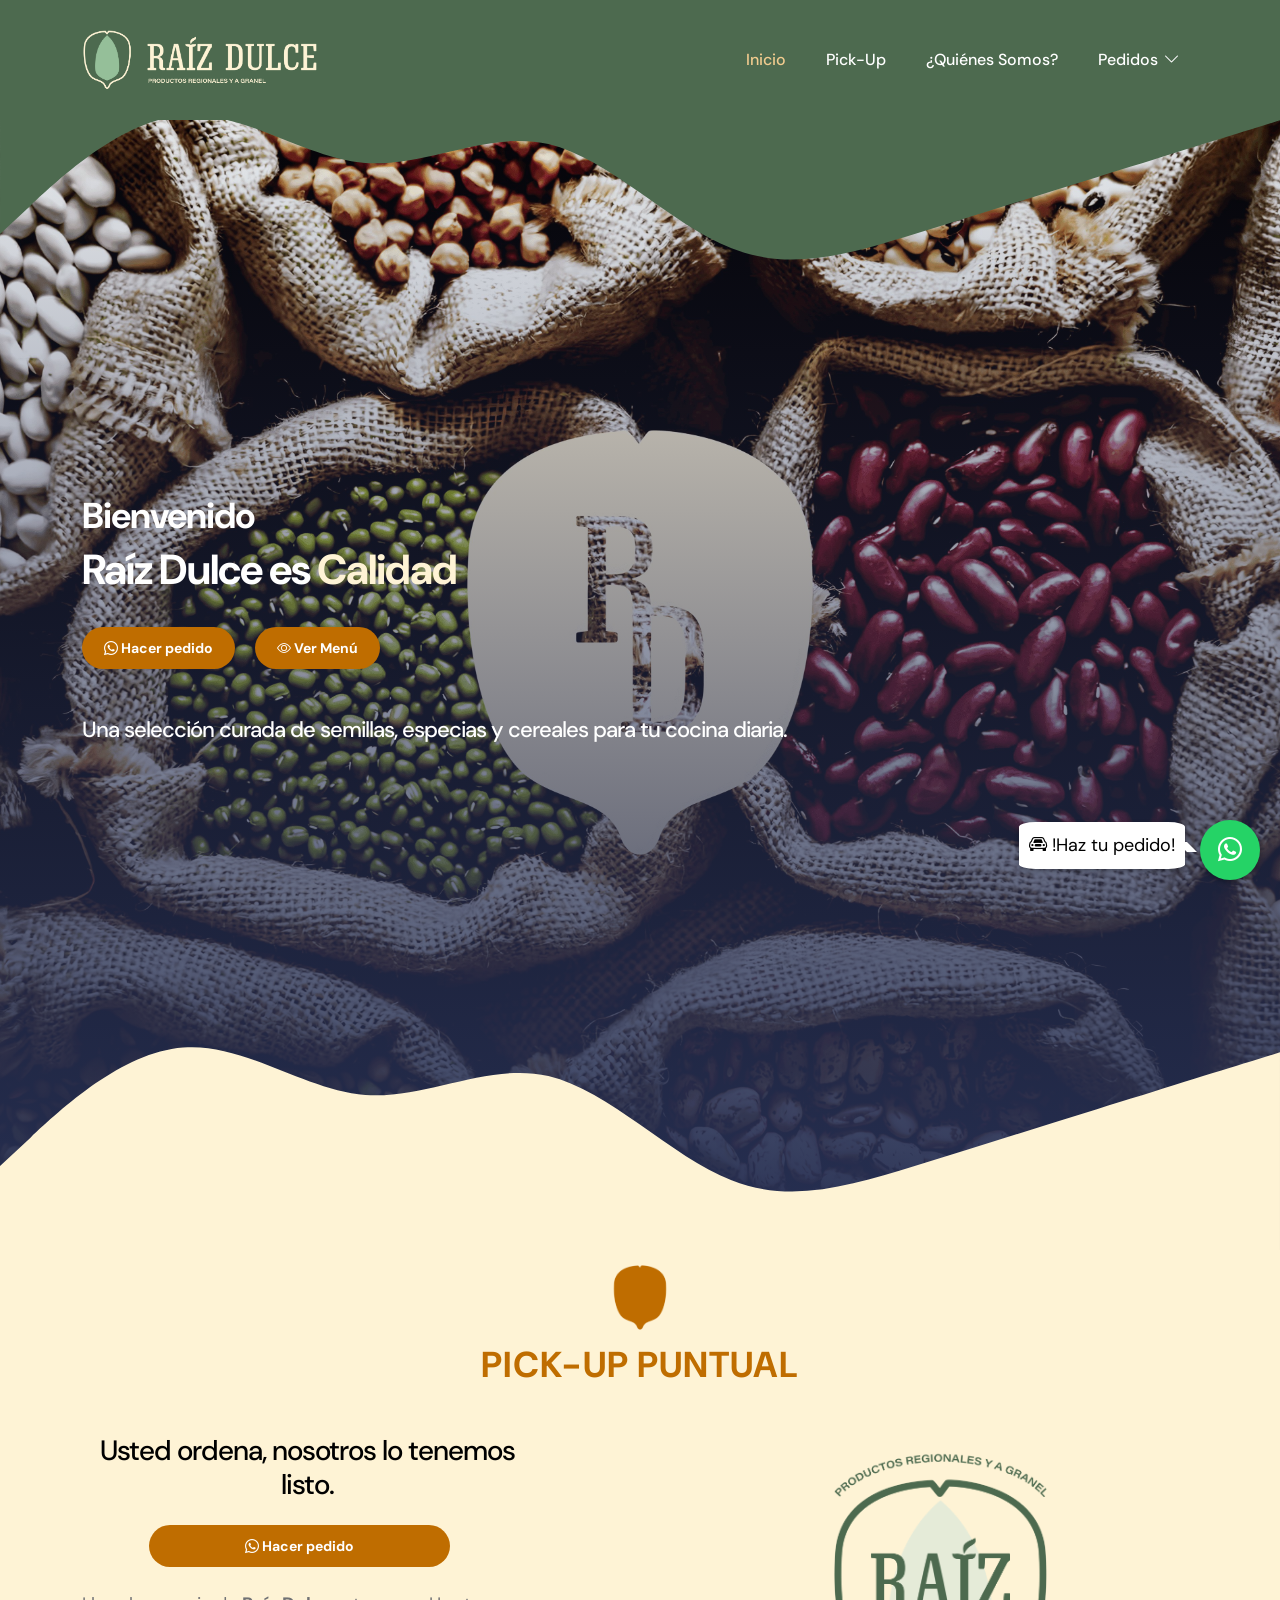
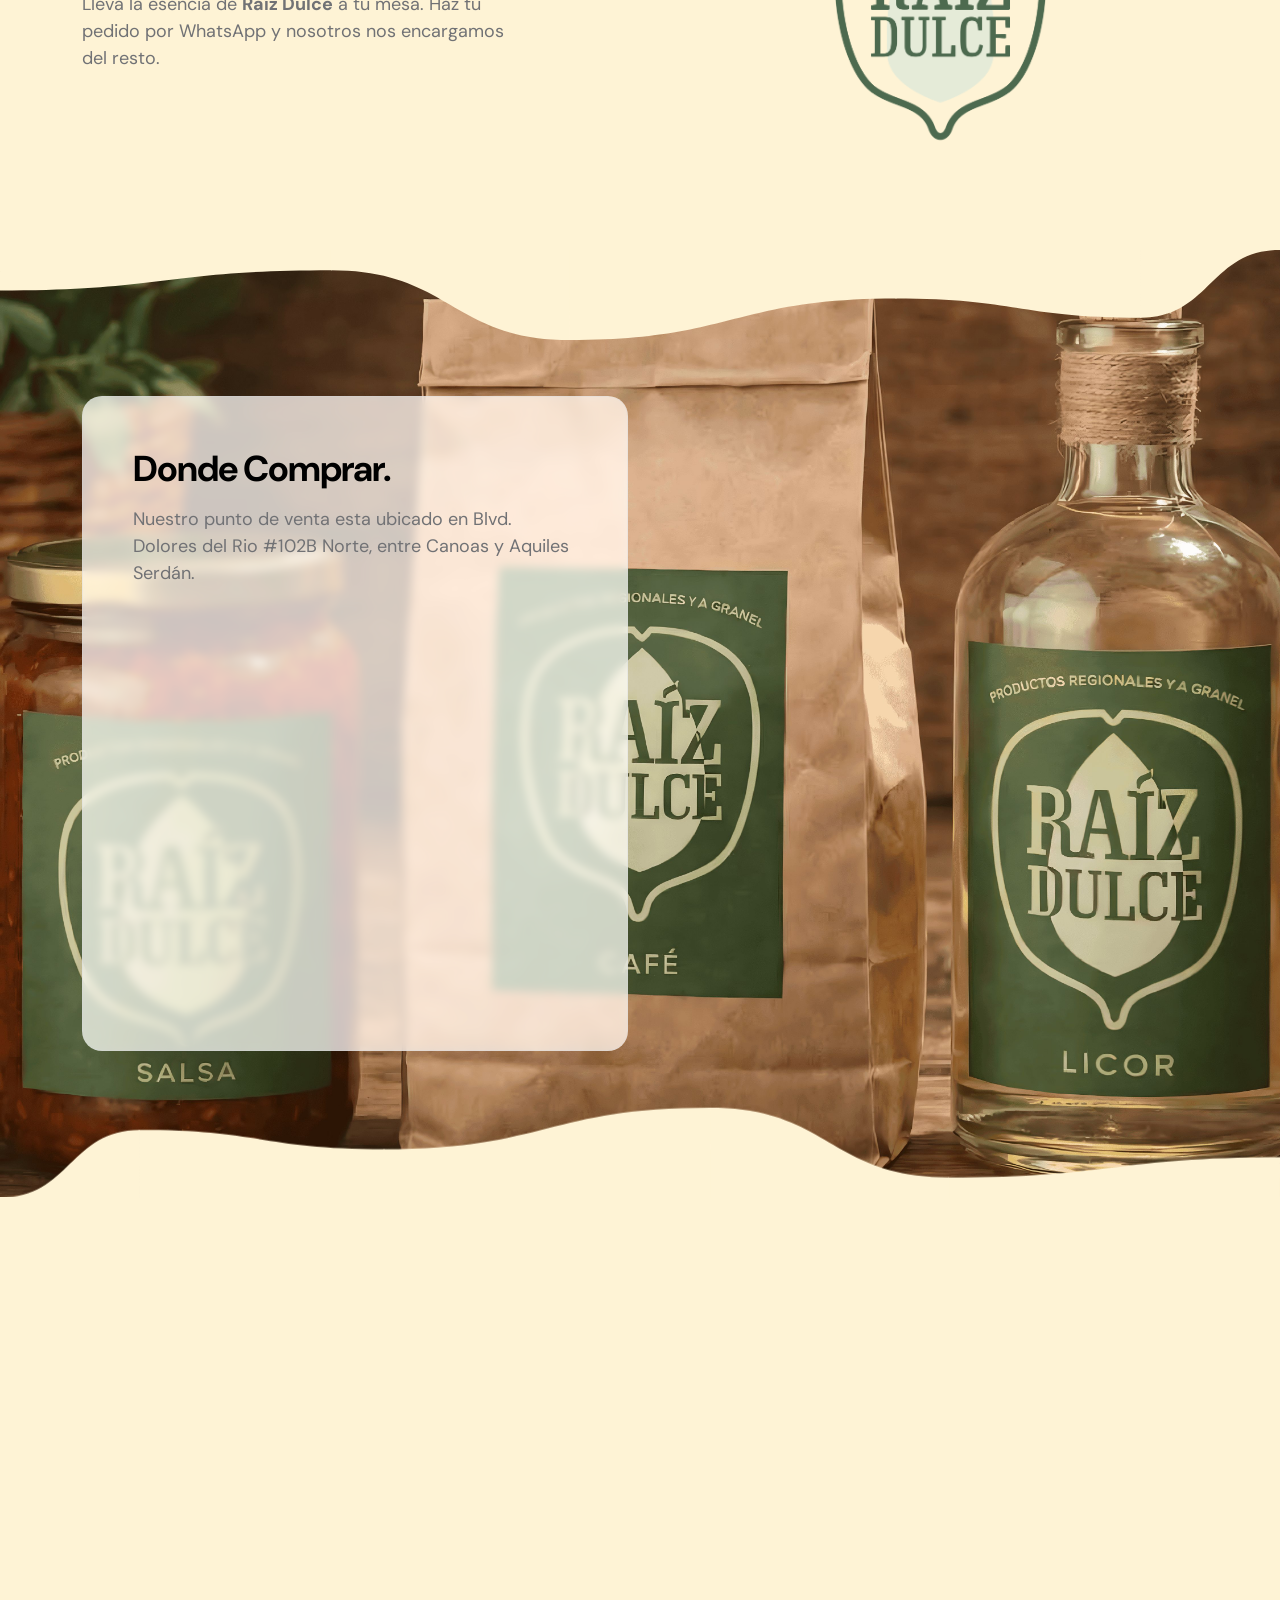
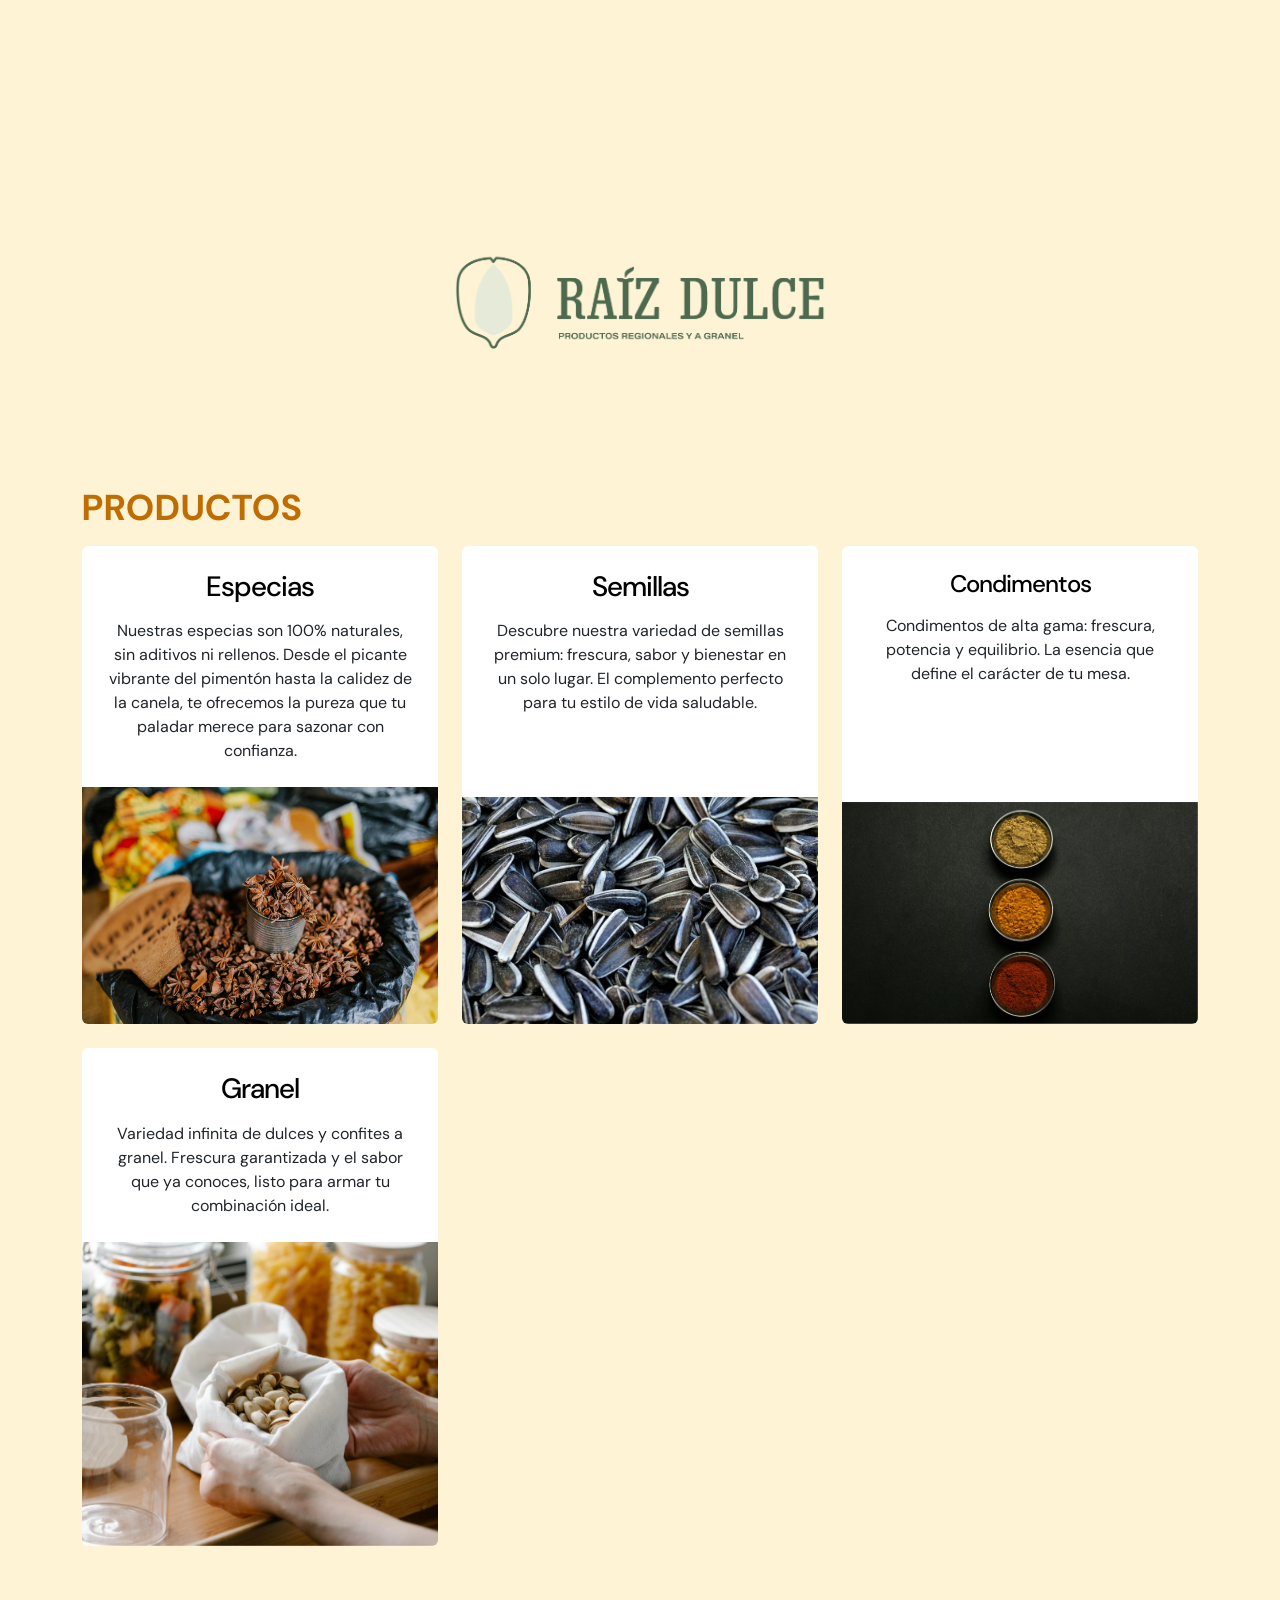
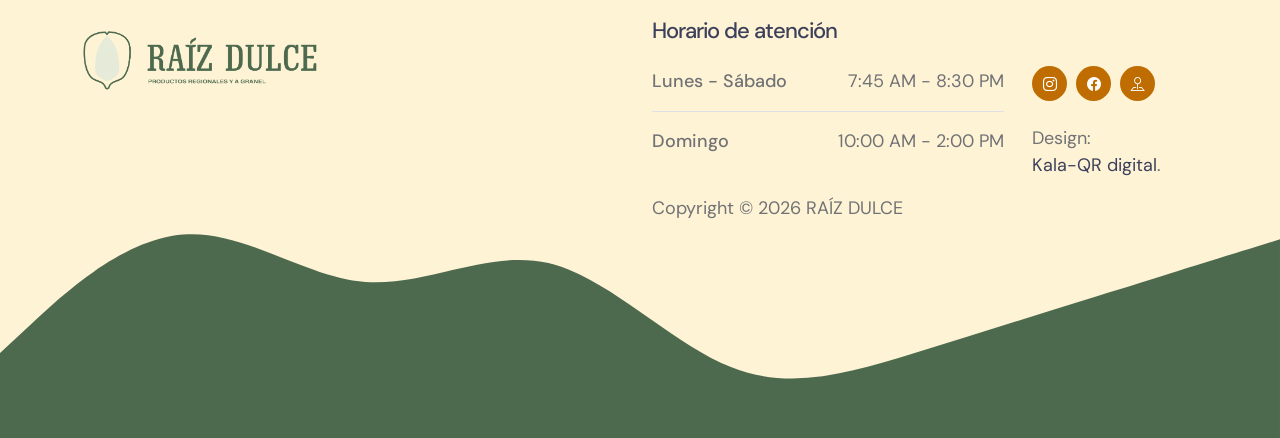
==== commit 9746c28f: "Add files via upload" ====
--- a/index.html
+++ b/index.html
@@ -77,7 +77,7 @@
                                 <ul class="dropdown-menu dropdown-menu-light" aria-labelledby="navbarLightDropdownMenuLink">
                                     <li><a class="dropdown-item " href="form.html">¡Haz tu pedido!</a></li>
 
-                                    <li><a class="dropdown-item" href="event-detail.html">Ver Menú</a></li>
+                                    <li><a class="dropdown-item" href="menu.html">Ver Menú</a></li>
                                 </ul>
                             </li>
                         </ul>
@@ -115,7 +115,7 @@
 
                             <div class="custom-btn-group">
                                 <a href="form.html" class="btn custom-btn smoothscroll me-3 animated slideInLeft"><li class="social-icon-item  bi-whatsapp"></li> Hacer pedido</a>
-                                <a class="btn custom-btn smoothscroll me-3 animated slideInRight"><i class="bi bi-eye"></i> Ver Menú</a>
+                                <a href="menu.html" class="btn custom-btn smoothscroll me-3 animated slideInRight"><i class="bi bi-eye"></i> Ver Menú</a>
                             </div>
                         </div>
 
@@ -322,17 +322,16 @@
             </main>
 <br>
 
- <li class="nav-item dropdown">
-                                <a href="https://wa.me/1234567890?text=hello+123" target=”_blank” class="whatsapp-btn" id="navbarLightDropdownMenuLink" role="button" data-bs-toggle="dropdown" aria-expanded="false">
+ 
+                                <p class="whatsapp-btn2">
+                            <span><i class="bi bi-car-front"></i> !Haz tu pedido!</span>
+                            
+                        </p>
+                                <a href="form.html" target=”_blank” class="whatsapp-btn">
   <i class="bi bi-whatsapp"></i>
 </a>
 
-                                <ul class="dropdown-menu dropdown-menu-light" aria-labelledby="navbarLightDropdownMenuLink">
-                                    <li><a class="dropdown-item" href="form.html">¡Haz tu pedido!</a></li>
-
-                                    <li><a class="dropdown-item" href="event-detail.html">Ver Menú</a></li>
-                                </ul>
-                            </li>
+                                
 
 <link rel="stylesheet" href="https://cdn.jsdelivr.net/npm/bootstrap-icons@1.10.5/font/bootstrap-icons.css">
 
--- a/css/templatemo-tiya-golf-club.css
+++ b/css/templatemo-tiya-golf-club.css
@@ -1332,6 +1332,37 @@
 #section_1{
   margin-top: 35px;
 }
+}
+.whatsapp-btn2 {
+  position: fixed;
+  bottom: 15px;
+  right: 95px;
+  z-index: 9999;
+  width: 100%
+  height: 60px;
+  border-radius: 10%;
+  background-color: #fff;
+  display: flex;
+  align-items: center;
+  justify-content: center;
+  box-shadow: 0 2px 5px rgba(0, 0, 0, 0.3);
+
+  padding: 10px;
+  
+
+color:#000;
+}
+
+.whatsapp-btn2::before{
+  content: '';
+  position: absolute; 
+  z-index: -1;
+  width: 10px;
+  height: 10px;
+  left: 163px;
+  top: 20px;
+  background-color: white;
+  transform: skewX(45deg);
 }
 
 /*Estilos generales del boton whatsapp*/
